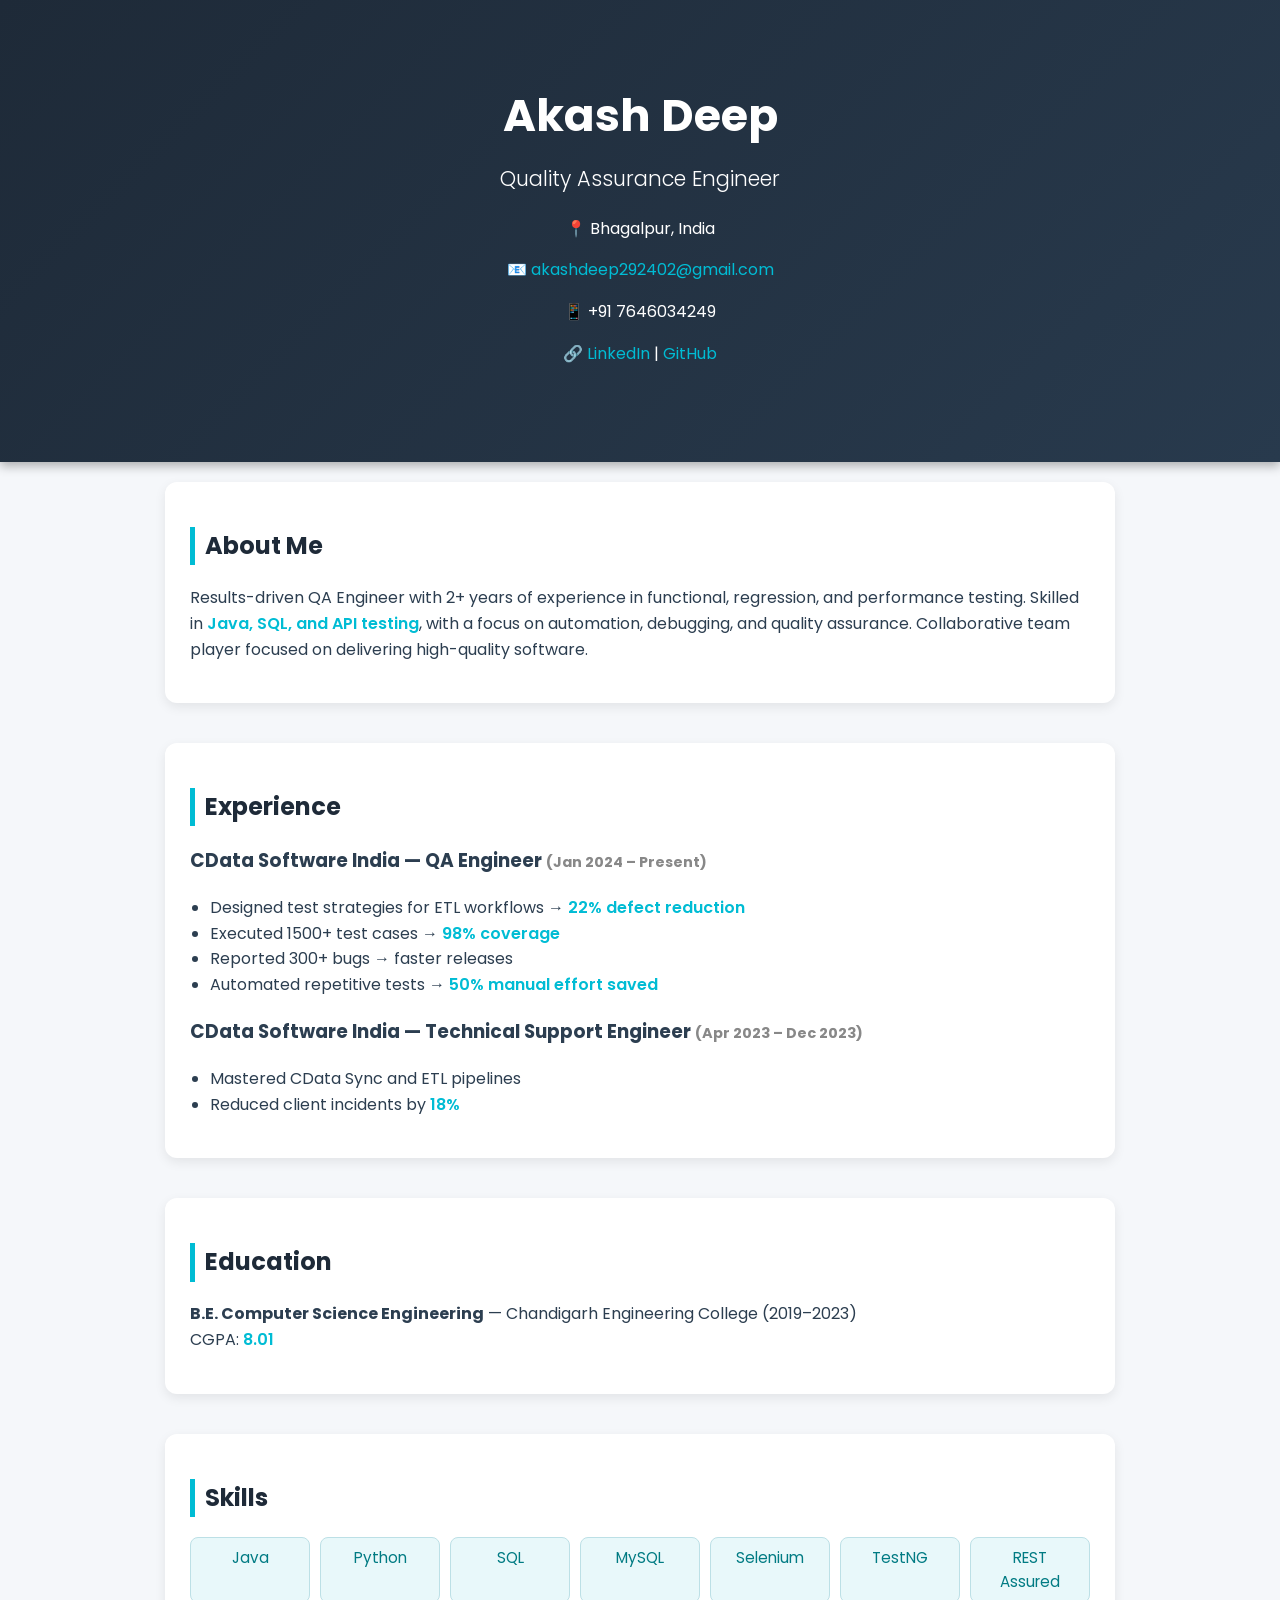
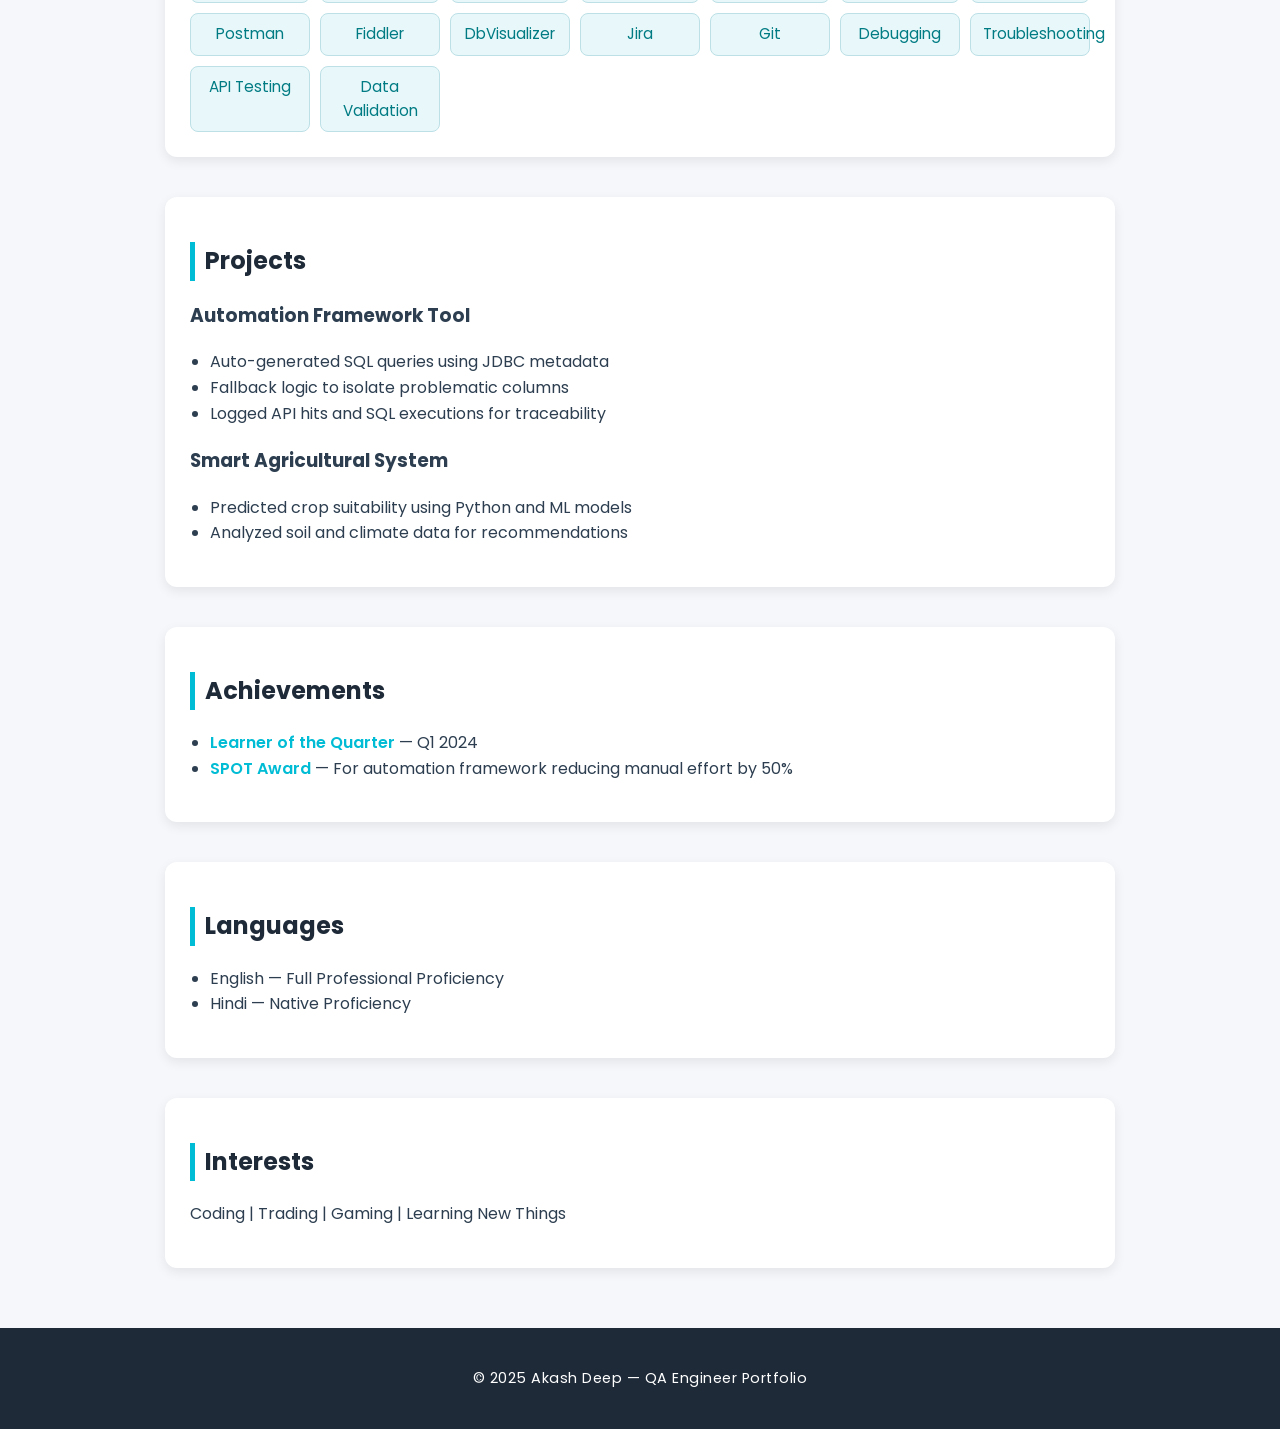
==== index.html @ 8d3fa154 "New changes" ====
<!DOCTYPE html>
<html lang="en">
<head>
  <meta charset="UTF-8" />
  <meta name="viewport" content="width=device-width, initial-scale=1.0"/>
  <title>Akash Deep — QA Engineer</title>
  <link rel="stylesheet" href="style.css" />
  <link href="https://fonts.googleapis.com/css2?family=Poppins:wght@300;400;600&display=swap" rel="stylesheet">
</head>
<body>
<header>
  <div class="container fade-in">
    <h1>Akash Deep</h1>
    <p class="role">Quality Assurance Engineer</p>
    <div class="contact">
      <p>📍 Bhagalpur, India</p>
      <p>📧 <a href="mailto:akashdeep292402@gmail.com">akashdeep292402@gmail.com</a></p>
      <p>📱 +91 7646034249</p>
      <p>🔗 <a href="https://linkedin.com/in/akash-deep-7a35981a0">LinkedIn</a> | <a href="https://github.com/AkashDeep2924">GitHub</a></p>
    </div>
  </div>
</header>

<main class="container">
  <section class="card fade-in">
    <h2>About Me</h2>
    <p>Results-driven QA Engineer with 2+ years of experience in functional, regression, and performance testing. Skilled in <span class="highlight">Java, SQL, and API testing</span>, with a focus on automation, debugging, and quality assurance. Collaborative team player focused on delivering high-quality software.</p>
  </section>

  <section class="card fade-in">
    <h2>Experience</h2>
    <h3>CData Software India — QA Engineer <span class="date">(Jan 2024 – Present)</span></h3>
    <ul>
      <li>Designed test strategies for ETL workflows → <span class="highlight">22% defect reduction</span></li>
      <li>Executed 1500+ test cases → <span class="highlight">98% coverage</span></li>
      <li>Reported 300+ bugs → faster releases</li>
      <li>Automated repetitive tests → <span class="highlight">50% manual effort saved</span></li>
    </ul>
    <h3>CData Software India — Technical Support Engineer <span class="date">(Apr 2023 – Dec 2023)</span></h3>
    <ul>
      <li>Mastered CData Sync and ETL pipelines</li>
      <li>Reduced client incidents by <span class="highlight">18%</span></li>
    </ul>
  </section>

  <section class="card fade-in">
    <h2>Education</h2>
    <p><strong>B.E. Computer Science Engineering</strong> — Chandigarh Engineering College (2019–2023)<br/>
      CGPA: <span class="highlight">8.01</span></p>
  </section>

  <section class="card fade-in">
    <h2>Skills</h2>
    <div class="skills-grid">
      <span>Java</span><span>Python</span><span>SQL</span><span>MySQL</span>
      <span>Selenium</span><span>TestNG</span><span>REST Assured</span><span>Postman</span>
      <span>Fiddler</span><span>DbVisualizer</span><span>Jira</span><span>Git</span>
      <span>Debugging</span><span>Troubleshooting</span><span>API Testing</span><span>Data Validation</span>
    </div>
  </section>

  <section class="card fade-in">
    <h2>Projects</h2>
    <h3>Automation Framework Tool</h3>
    <ul>
      <li>Auto-generated SQL queries using JDBC metadata</li>
      <li>Fallback logic to isolate problematic columns</li>
      <li>Logged API hits and SQL executions for traceability</li>
    </ul>
    <h3>Smart Agricultural System</h3>
    <ul>
      <li>Predicted crop suitability using Python and ML models</li>
      <li>Analyzed soil and climate data for recommendations</li>
    </ul>
  </section>

  <section class="card fade-in">
    <h2>Achievements</h2>
    <ul>
      <li><span class="highlight">Learner of the Quarter</span> — Q1 2024</li>
      <li><span class="highlight">SPOT Award</span> — For automation framework reducing manual effort by 50%</li>
    </ul>
  </section>

  <section class="card fade-in">
    <h2>Languages</h2>
    <ul>
      <li>English — Full Professional Proficiency</li>
      <li>Hindi — Native Proficiency</li>
    </ul>
  </section>

  <section class="card fade-in">
    <h2>Interests</h2>
    <p>Coding | Trading | Gaming | Learning New Things</p>
  </section>
</main>

<footer>
  <p>© 2025 Akash Deep — QA Engineer Portfolio</p>
</footer>
</body>
</html>
---- style.css ----
/* ===== GLOBAL ===== */
body {
  margin: 0;
  font-family: 'Poppins', sans-serif;
  background: #f5f7fa;
  color: #2c3e50;
  line-height: 1.6;
}

.container {
  max-width: 950px;
  margin: auto;
  padding: 20px;
}

/* ===== HEADER ===== */
header {
  background: linear-gradient(135deg, #1e2a38, #283a4d);
  color: #fff;
  text-align: center;
  padding: 60px 20px;
  box-shadow: 0 4px 10px rgba(0,0,0,0.3);
}

header h1 {
  font-size: 2.8rem;
  margin: 0;
}

header .role {
  font-weight: 300;
  font-size: 1.3rem;
  margin-top: 10px;
}

.contact {
  margin-top: 20px;
  font-size: 1rem;
}

.contact a {
  color: #00bcd4;
  text-decoration: none;
  transition: 0.3s;
}

.contact a:hover {
  color: #66e0ff;
}

/* ===== SECTION STYLING ===== */
section {
  margin-bottom: 40px;
}

.card {
  background: #fff;
  padding: 25px;
  border-radius: 12px;
  box-shadow: 0 4px 12px rgba(0,0,0,0.08);
  transition: transform 0.2s ease, box-shadow 0.2s ease;
}

.card:hover {
  transform: translateY(-4px);
  box-shadow: 0 6px 18px rgba(0,0,0,0.12);
}

h2 {
  border-left: 5px solid #00bcd4;
  padding-left: 10px;
  color: #1e2a38;
}

h3 {
  color: #2c3e50;
  margin-top: 20px;
}

.date {
  color: #888;
  font-size: 0.9rem;
}

ul {
  padding-left: 20px;
}

.highlight {
  color: #00bcd4;
  font-weight: 600;
}

/* ===== SKILLS GRID ===== */
.skills-grid {
  display: grid;
  grid-template-columns: repeat(auto-fit, minmax(120px, 1fr));
  gap: 10px;
  margin-top: 10px;
}

.skills-grid span {
  background: #e8f8fa;
  border: 1px solid #bce0e6;
  color: #007b83;
  padding: 8px 12px;
  border-radius: 8px;
  text-align: center;
  font-size: 0.95rem;
  transition: background 0.3s ease;
}

.skills-grid span:hover {
  background: #00bcd4;
  color: #fff;
}

/* ===== FOOTER ===== */
footer {
  background: #1e2a38;
  color: white;
  text-align: center;
  padding: 25px;
  font-size: 0.9rem;
  letter-spacing: 0.5px;
}

/* ===== ANIMATIONS ===== */
.fade-in {
  opacity: 0;
  transform: translateY(15px);
  animation: fadeInUp 0.6s forwards;
}

@keyframes fadeInUp {
  to {
    opacity: 1;
    transform: translateY(0);
  }
}

/* ===== RESPONSIVE ===== */
@media (max-width: 768px) {
  header h1 {
    font-size: 2.2rem;
  }
  .skills-grid {
    grid-template-columns: repeat(auto-fit, minmax(100px, 1fr));
  }
  .card {
    padding: 18px;
  }
}
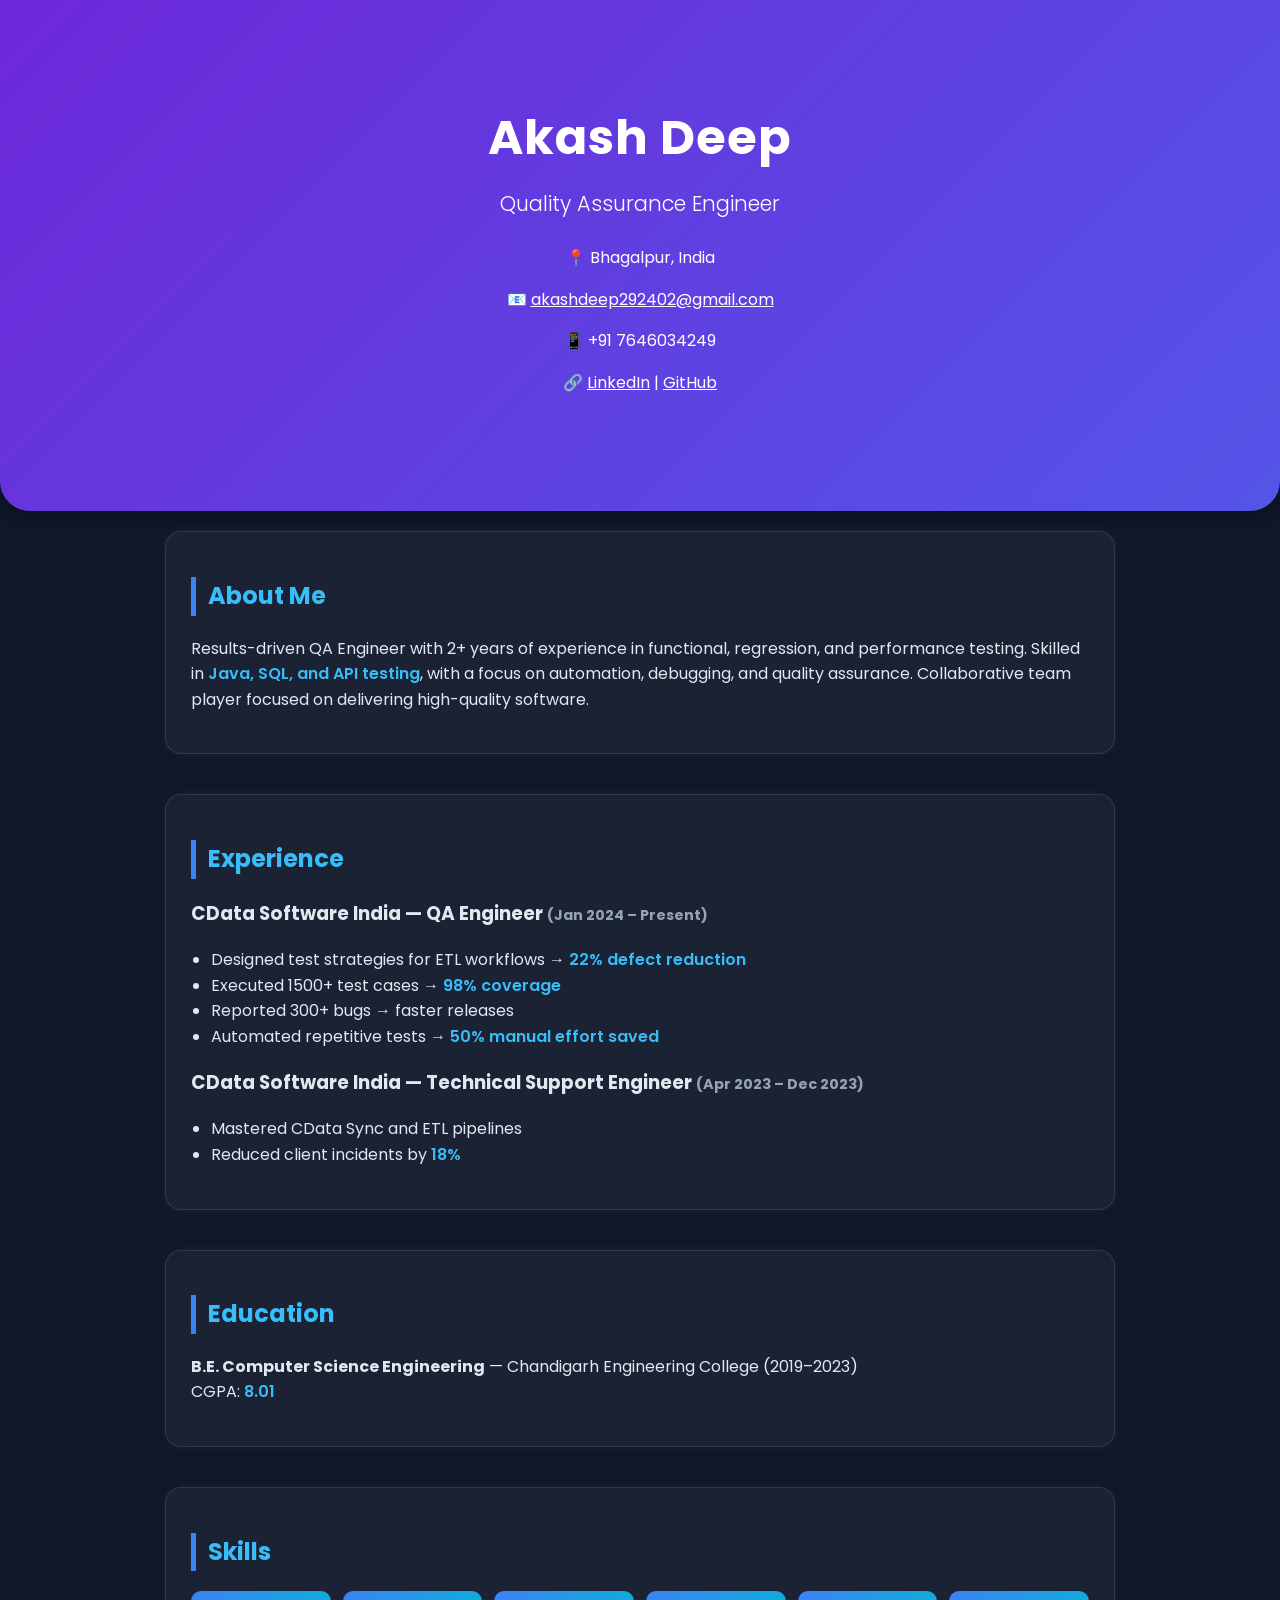
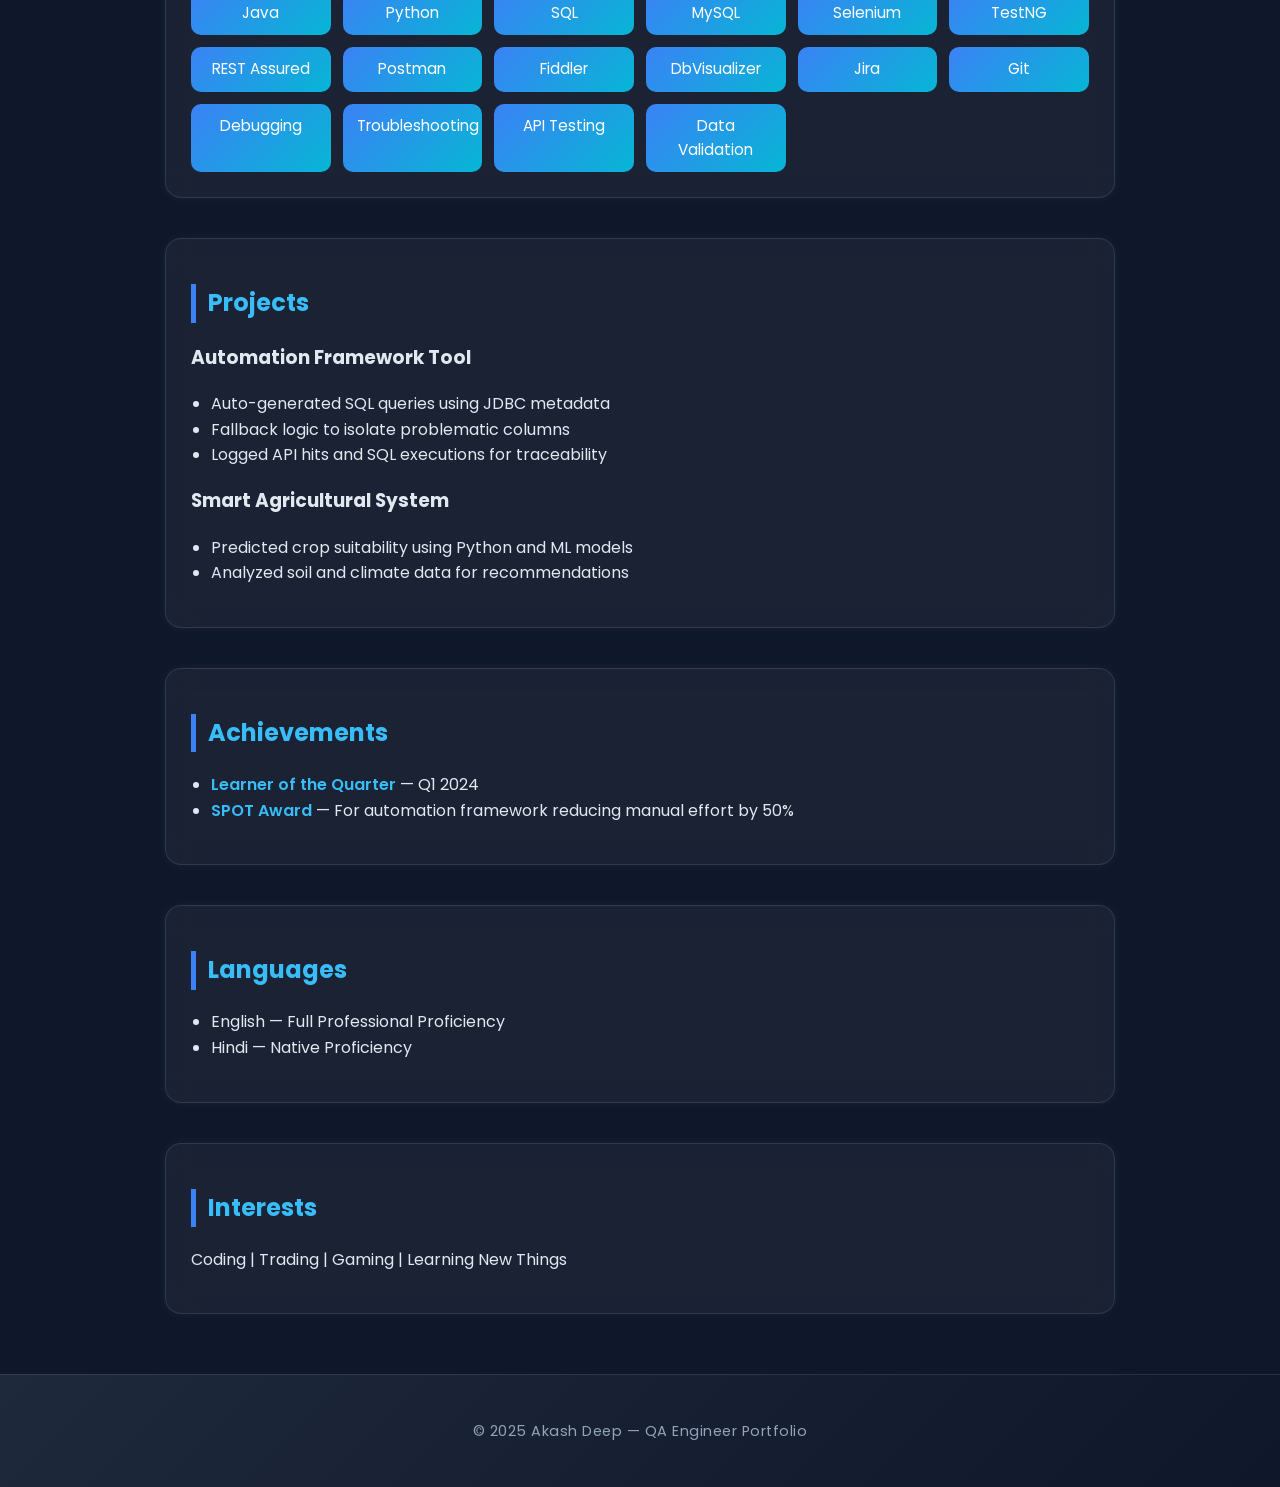
==== commit 527f5589: "New changes" ====
--- a/index.html
+++ b/index.html
@@ -8,15 +8,19 @@
   <link href="https://fonts.googleapis.com/css2?family=Poppins:wght@300;400;600&display=swap" rel="stylesheet">
 </head>
 <body>
-<header>
-  <div class="container fade-in">
+<header class="hero fade-in">
+  <div class="overlay"></div>
+  <div class="container">
     <h1>Akash Deep</h1>
     <p class="role">Quality Assurance Engineer</p>
     <div class="contact">
       <p>📍 Bhagalpur, India</p>
       <p>📧 <a href="mailto:akashdeep292402@gmail.com">akashdeep292402@gmail.com</a></p>
       <p>📱 +91 7646034249</p>
-      <p>🔗 <a href="https://linkedin.com/in/akash-deep-7a35981a0">LinkedIn</a> | <a href="https://github.com/AkashDeep2924">GitHub</a></p>
+      <p>🔗
+        <a href="https://linkedin.com/in/akash-deep-7a35981a0">LinkedIn</a> |
+        <a href="https://github.com/AkashDeep2924">GitHub</a>
+      </p>
     </div>
   </div>
 </header>
@@ -24,7 +28,11 @@
 <main class="container">
   <section class="card fade-in">
     <h2>About Me</h2>
-    <p>Results-driven QA Engineer with 2+ years of experience in functional, regression, and performance testing. Skilled in <span class="highlight">Java, SQL, and API testing</span>, with a focus on automation, debugging, and quality assurance. Collaborative team player focused on delivering high-quality software.</p>
+    <p>
+      Results-driven QA Engineer with 2+ years of experience in functional, regression, and performance testing.
+      Skilled in <span class="highlight">Java, SQL, and API testing</span>, with a focus on automation, debugging, and quality assurance.
+      Collaborative team player focused on delivering high-quality software.
+    </p>
   </section>
 
   <section class="card fade-in">
@@ -36,6 +44,7 @@
       <li>Reported 300+ bugs → faster releases</li>
       <li>Automated repetitive tests → <span class="highlight">50% manual effort saved</span></li>
     </ul>
+
     <h3>CData Software India — Technical Support Engineer <span class="date">(Apr 2023 – Dec 2023)</span></h3>
     <ul>
       <li>Mastered CData Sync and ETL pipelines</li>
@@ -67,6 +76,7 @@
       <li>Fallback logic to isolate problematic columns</li>
       <li>Logged API hits and SQL executions for traceability</li>
     </ul>
+
     <h3>Smart Agricultural System</h3>
     <ul>
       <li>Predicted crop suitability using Python and ML models</li>
@@ -100,4 +110,4 @@
   <p>© 2025 Akash Deep — QA Engineer Portfolio</p>
 </footer>
 </body>
-</html>+</html>
--- a/style.css
+++ b/style.css
@@ -2,8 +2,8 @@
 body {
   margin: 0;
   font-family: 'Poppins', sans-serif;
-  background: #f5f7fa;
-  color: #2c3e50;
+  background: #0f172a;
+  color: #e2e8f0;
   line-height: 1.6;
 }
 
@@ -13,72 +13,85 @@
   padding: 20px;
 }
 
-/* ===== HEADER ===== */
-header {
-  background: linear-gradient(135deg, #1e2a38, #283a4d);
+/* ===== HERO HEADER ===== */
+.hero {
+  position: relative;
+  background: linear-gradient(135deg, #6d28d9, #3b82f6, #06b6d4);
+  background-size: 400% 400%;
   color: #fff;
   text-align: center;
-  padding: 60px 20px;
-  box-shadow: 0 4px 10px rgba(0,0,0,0.3);
+  padding: 80px 20px;
+  animation: gradientMove 8s ease infinite;
+  box-shadow: 0 4px 15px rgba(0,0,0,0.3);
+  border-bottom-left-radius: 30px;
+  border-bottom-right-radius: 30px;
 }
 
-header h1 {
-  font-size: 2.8rem;
-  margin: 0;
+@keyframes gradientMove {
+  0% { background-position: 0% 50%; }
+  50% { background-position: 100% 50%; }
+  100% { background-position: 0% 50%; }
 }
 
-header .role {
+.hero h1 {
+  font-size: 3rem;
+  margin: 0;
+  font-weight: 700;
+  letter-spacing: 1px;
+}
+
+.hero .role {
   font-weight: 300;
   font-size: 1.3rem;
   margin-top: 10px;
 }
 
 .contact {
-  margin-top: 20px;
+  margin-top: 25px;
   font-size: 1rem;
 }
 
 .contact a {
-  color: #00bcd4;
-  text-decoration: none;
+  color: #fff;
+  text-decoration: underline;
   transition: 0.3s;
 }
 
 .contact a:hover {
-  color: #66e0ff;
+  color: #cbd5e1;
 }
 
-/* ===== SECTION STYLING ===== */
-section {
+/* ===== CARDS ===== */
+.card {
+  background: rgba(255, 255, 255, 0.05);
+  padding: 25px;
+  border-radius: 16px;
+  box-shadow: 0 0 12px rgba(255,255,255,0.05);
+  border: 1px solid rgba(255,255,255,0.1);
+  backdrop-filter: blur(12px);
+  transition: transform 0.25s ease, box-shadow 0.25s ease, border-color 0.25s;
   margin-bottom: 40px;
 }
 
-.card {
-  background: #fff;
-  padding: 25px;
-  border-radius: 12px;
-  box-shadow: 0 4px 12px rgba(0,0,0,0.08);
-  transition: transform 0.2s ease, box-shadow 0.2s ease;
-}
-
 .card:hover {
-  transform: translateY(-4px);
-  box-shadow: 0 6px 18px rgba(0,0,0,0.12);
+  transform: translateY(-5px);
+  border-color: #3b82f6;
+  box-shadow: 0 0 18px rgba(59,130,246,0.3);
 }
 
 h2 {
-  border-left: 5px solid #00bcd4;
-  padding-left: 10px;
-  color: #1e2a38;
+  border-left: 5px solid #3b82f6;
+  padding-left: 12px;
+  color: #38bdf8;
 }
 
 h3 {
-  color: #2c3e50;
-  margin-top: 20px;
+  color: #e2e8f0;
+  margin-top: 18px;
 }
 
 .date {
-  color: #888;
+  color: #94a3b8;
   font-size: 0.9rem;
 }
 
@@ -86,50 +99,51 @@
   padding-left: 20px;
 }
 
-.highlight {
-  color: #00bcd4;
-  font-weight: 600;
-}
-
 /* ===== SKILLS GRID ===== */
 .skills-grid {
   display: grid;
   grid-template-columns: repeat(auto-fit, minmax(120px, 1fr));
-  gap: 10px;
-  margin-top: 10px;
+  gap: 12px;
+  margin-top: 12px;
 }
 
 .skills-grid span {
-  background: #e8f8fa;
-  border: 1px solid #bce0e6;
-  color: #007b83;
-  padding: 8px 12px;
-  border-radius: 8px;
+  background: linear-gradient(135deg, #3b82f6, #06b6d4);
+  color: white;
+  padding: 10px 14px;
+  border-radius: 10px;
+  font-size: 0.95rem;
   text-align: center;
-  font-size: 0.95rem;
-  transition: background 0.3s ease;
+  transition: transform 0.2s ease, box-shadow 0.3s ease;
 }
 
 .skills-grid span:hover {
-  background: #00bcd4;
-  color: #fff;
+  transform: scale(1.05);
+  box-shadow: 0 0 15px rgba(59,130,246,0.6);
 }
 
 /* ===== FOOTER ===== */
 footer {
-  background: #1e2a38;
-  color: white;
+  background: linear-gradient(135deg, #1e293b, #0f172a);
+  color: #94a3b8;
   text-align: center;
-  padding: 25px;
+  padding: 30px;
   font-size: 0.9rem;
   letter-spacing: 0.5px;
+  border-top: 1px solid rgba(255,255,255,0.1);
 }
 
-/* ===== ANIMATIONS ===== */
+/* ===== HIGHLIGHT ===== */
+.highlight {
+  color: #38bdf8;
+  font-weight: 600;
+}
+
+/* ===== ANIMATION ===== */
 .fade-in {
   opacity: 0;
-  transform: translateY(15px);
-  animation: fadeInUp 0.6s forwards;
+  transform: translateY(20px);
+  animation: fadeInUp 0.8s ease forwards;
 }
 
 @keyframes fadeInUp {
@@ -141,13 +155,7 @@
 
 /* ===== RESPONSIVE ===== */
 @media (max-width: 768px) {
-  header h1 {
-    font-size: 2.2rem;
-  }
-  .skills-grid {
-    grid-template-columns: repeat(auto-fit, minmax(100px, 1fr));
-  }
-  .card {
-    padding: 18px;
-  }
+  .hero h1 { font-size: 2.4rem; }
+  .card { padding: 18px; }
+  .skills-grid { grid-template-columns: repeat(auto-fit, minmax(100px, 1fr)); }
 }
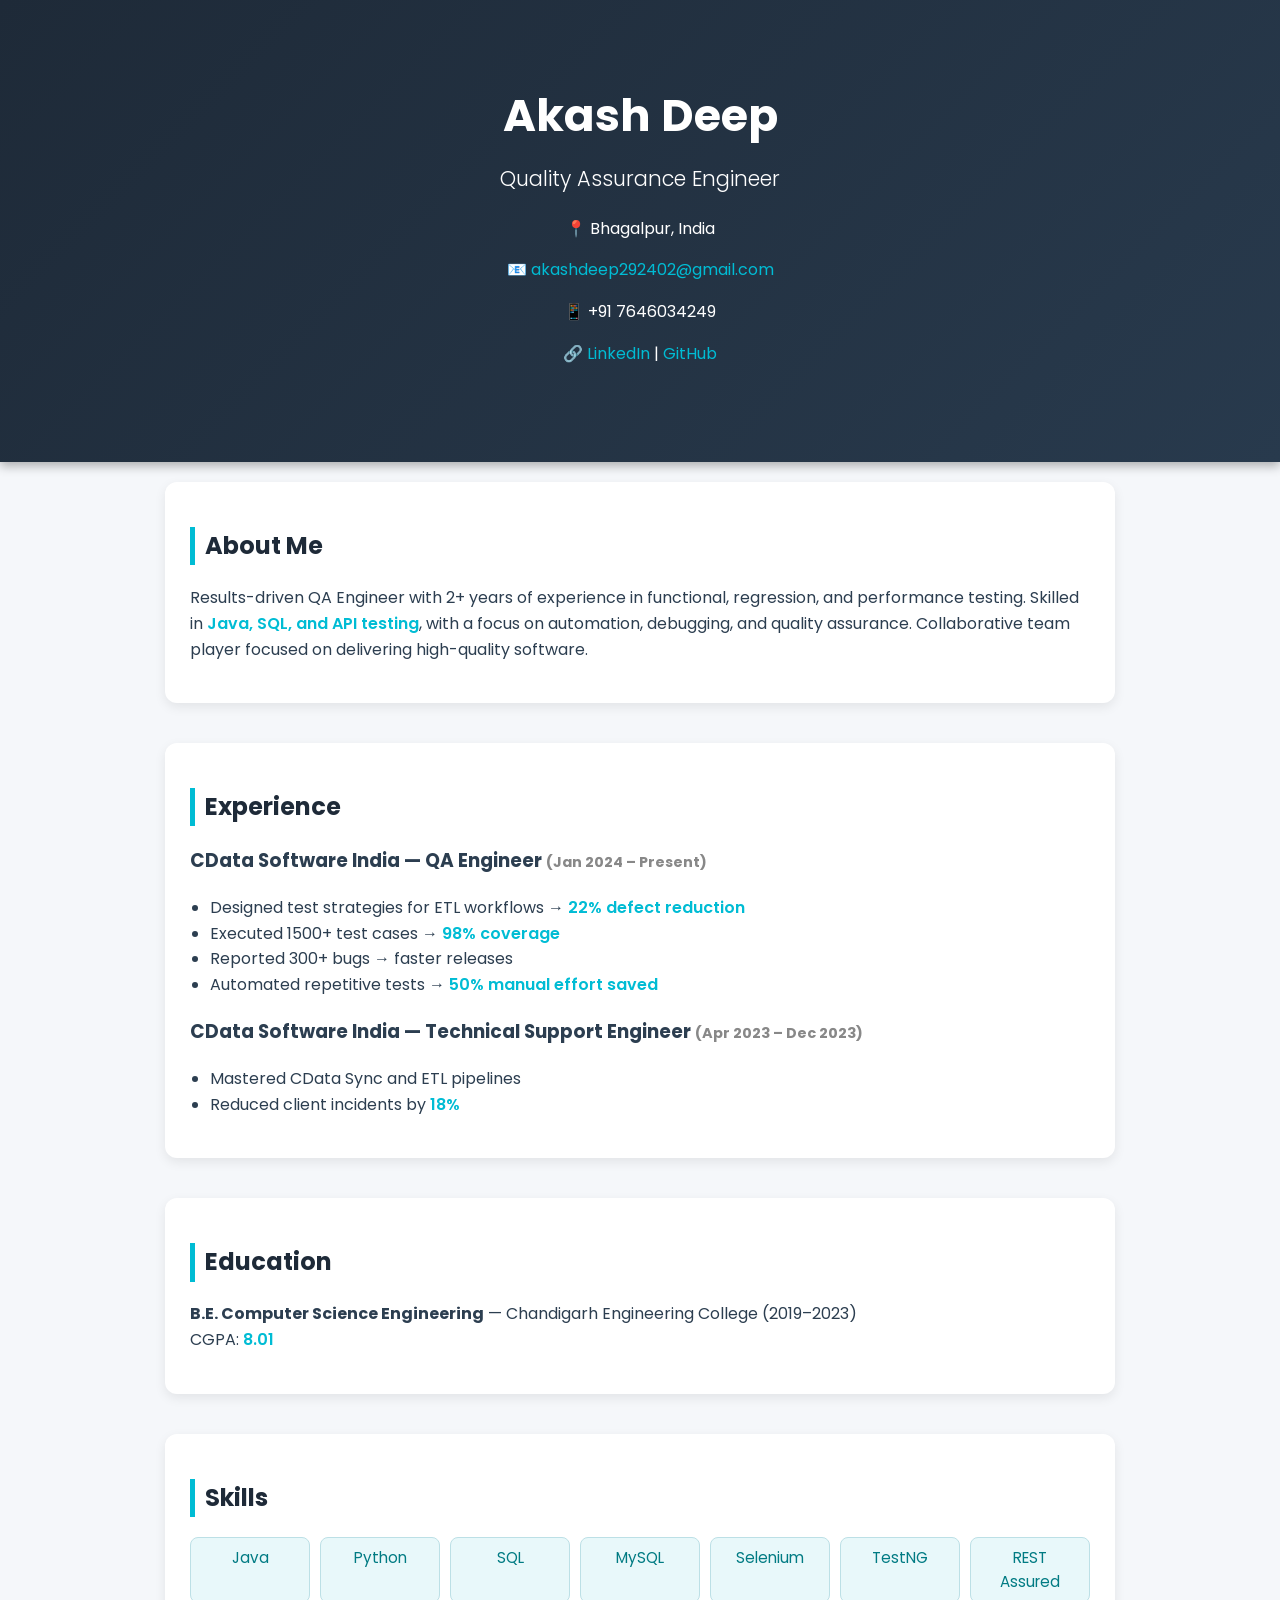
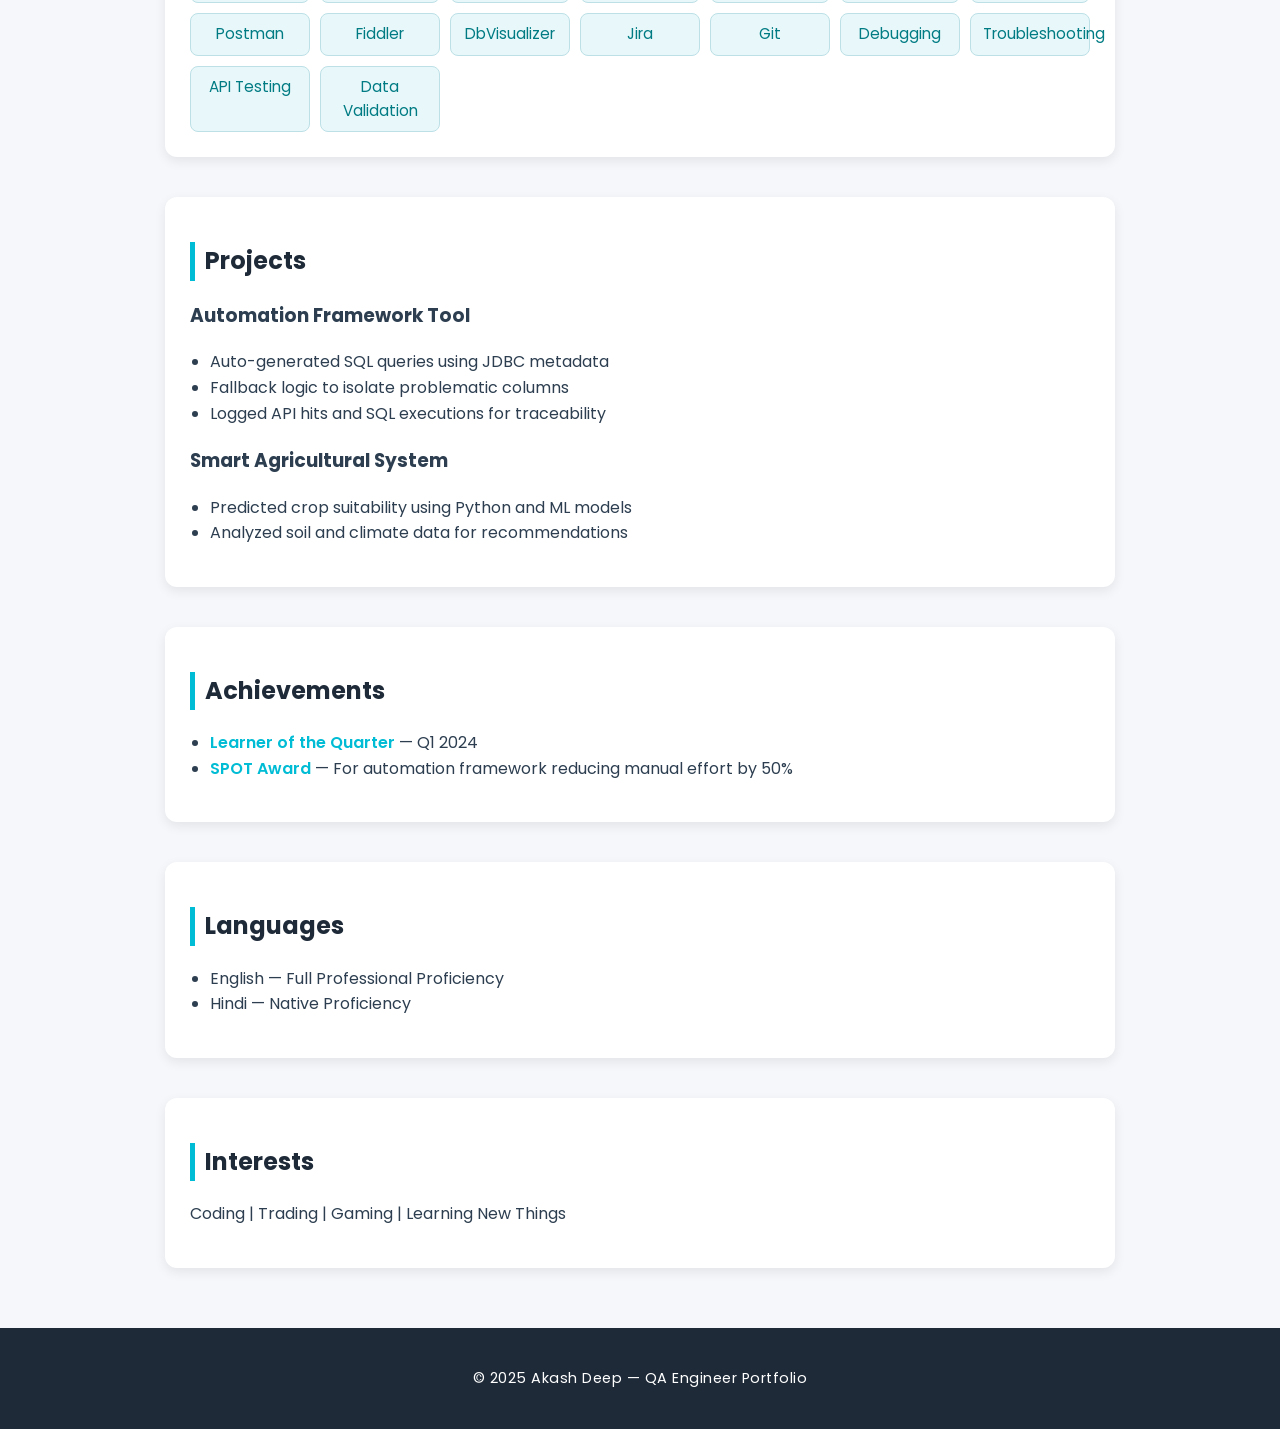
==== commit fd8b0475: "Revert" ====
--- a/index.html
+++ b/index.html
@@ -8,19 +8,15 @@
   <link href="https://fonts.googleapis.com/css2?family=Poppins:wght@300;400;600&display=swap" rel="stylesheet">
 </head>
 <body>
-<header class="hero fade-in">
-  <div class="overlay"></div>
-  <div class="container">
+<header>
+  <div class="container fade-in">
     <h1>Akash Deep</h1>
     <p class="role">Quality Assurance Engineer</p>
     <div class="contact">
       <p>📍 Bhagalpur, India</p>
       <p>📧 <a href="mailto:akashdeep292402@gmail.com">akashdeep292402@gmail.com</a></p>
       <p>📱 +91 7646034249</p>
-      <p>🔗
-        <a href="https://linkedin.com/in/akash-deep-7a35981a0">LinkedIn</a> |
-        <a href="https://github.com/AkashDeep2924">GitHub</a>
-      </p>
+      <p>🔗 <a href="https://linkedin.com/in/akash-deep-7a35981a0">LinkedIn</a> | <a href="https://github.com/AkashDeep2924">GitHub</a></p>
     </div>
   </div>
 </header>
@@ -28,11 +24,7 @@
 <main class="container">
   <section class="card fade-in">
     <h2>About Me</h2>
-    <p>
-      Results-driven QA Engineer with 2+ years of experience in functional, regression, and performance testing.
-      Skilled in <span class="highlight">Java, SQL, and API testing</span>, with a focus on automation, debugging, and quality assurance.
-      Collaborative team player focused on delivering high-quality software.
-    </p>
+    <p>Results-driven QA Engineer with 2+ years of experience in functional, regression, and performance testing. Skilled in <span class="highlight">Java, SQL, and API testing</span>, with a focus on automation, debugging, and quality assurance. Collaborative team player focused on delivering high-quality software.</p>
   </section>
 
   <section class="card fade-in">
@@ -44,7 +36,6 @@
       <li>Reported 300+ bugs → faster releases</li>
       <li>Automated repetitive tests → <span class="highlight">50% manual effort saved</span></li>
     </ul>
-
     <h3>CData Software India — Technical Support Engineer <span class="date">(Apr 2023 – Dec 2023)</span></h3>
     <ul>
       <li>Mastered CData Sync and ETL pipelines</li>
@@ -76,7 +67,6 @@
       <li>Fallback logic to isolate problematic columns</li>
       <li>Logged API hits and SQL executions for traceability</li>
     </ul>
-
     <h3>Smart Agricultural System</h3>
     <ul>
       <li>Predicted crop suitability using Python and ML models</li>
@@ -110,4 +100,4 @@
   <p>© 2025 Akash Deep — QA Engineer Portfolio</p>
 </footer>
 </body>
-</html>
+</html>
--- a/style.css
+++ b/style.css
@@ -2,8 +2,8 @@
 body {
   margin: 0;
   font-family: 'Poppins', sans-serif;
-  background: #0f172a;
-  color: #e2e8f0;
+  background: #f5f7fa;
+  color: #2c3e50;
   line-height: 1.6;
 }
 
@@ -13,85 +13,72 @@
   padding: 20px;
 }
 
-/* ===== HERO HEADER ===== */
-.hero {
-  position: relative;
-  background: linear-gradient(135deg, #6d28d9, #3b82f6, #06b6d4);
-  background-size: 400% 400%;
+/* ===== HEADER ===== */
+header {
+  background: linear-gradient(135deg, #1e2a38, #283a4d);
   color: #fff;
   text-align: center;
-  padding: 80px 20px;
-  animation: gradientMove 8s ease infinite;
-  box-shadow: 0 4px 15px rgba(0,0,0,0.3);
-  border-bottom-left-radius: 30px;
-  border-bottom-right-radius: 30px;
+  padding: 60px 20px;
+  box-shadow: 0 4px 10px rgba(0,0,0,0.3);
 }
 
-@keyframes gradientMove {
-  0% { background-position: 0% 50%; }
-  50% { background-position: 100% 50%; }
-  100% { background-position: 0% 50%; }
+header h1 {
+  font-size: 2.8rem;
+  margin: 0;
 }
 
-.hero h1 {
-  font-size: 3rem;
-  margin: 0;
-  font-weight: 700;
-  letter-spacing: 1px;
-}
-
-.hero .role {
+header .role {
   font-weight: 300;
   font-size: 1.3rem;
   margin-top: 10px;
 }
 
 .contact {
-  margin-top: 25px;
+  margin-top: 20px;
   font-size: 1rem;
 }
 
 .contact a {
-  color: #fff;
-  text-decoration: underline;
+  color: #00bcd4;
+  text-decoration: none;
   transition: 0.3s;
 }
 
 .contact a:hover {
-  color: #cbd5e1;
+  color: #66e0ff;
 }
 
-/* ===== CARDS ===== */
-.card {
-  background: rgba(255, 255, 255, 0.05);
-  padding: 25px;
-  border-radius: 16px;
-  box-shadow: 0 0 12px rgba(255,255,255,0.05);
-  border: 1px solid rgba(255,255,255,0.1);
-  backdrop-filter: blur(12px);
-  transition: transform 0.25s ease, box-shadow 0.25s ease, border-color 0.25s;
+/* ===== SECTION STYLING ===== */
+section {
   margin-bottom: 40px;
 }
 
+.card {
+  background: #fff;
+  padding: 25px;
+  border-radius: 12px;
+  box-shadow: 0 4px 12px rgba(0,0,0,0.08);
+  transition: transform 0.2s ease, box-shadow 0.2s ease;
+}
+
 .card:hover {
-  transform: translateY(-5px);
-  border-color: #3b82f6;
-  box-shadow: 0 0 18px rgba(59,130,246,0.3);
+  transform: translateY(-4px);
+  box-shadow: 0 6px 18px rgba(0,0,0,0.12);
 }
 
 h2 {
-  border-left: 5px solid #3b82f6;
-  padding-left: 12px;
-  color: #38bdf8;
+  border-left: 5px solid #00bcd4;
+  padding-left: 10px;
+  color: #1e2a38;
 }
 
 h3 {
-  color: #e2e8f0;
-  margin-top: 18px;
+  color: #2c3e50;
+  margin-top: 20px;
 }
 
 .date {
-  color: #94a3b8;
+  color: #888;
   font-size: 0.9rem;
 }
 
@@ -99,51 +86,50 @@
   padding-left: 20px;
 }
 
+.highlight {
+  color: #00bcd4;
+  font-weight: 600;
+}
+
 /* ===== SKILLS GRID ===== */
 .skills-grid {
   display: grid;
   grid-template-columns: repeat(auto-fit, minmax(120px, 1fr));
-  gap: 12px;
-  margin-top: 12px;
+  gap: 10px;
+  margin-top: 10px;
 }
 
 .skills-grid span {
-  background: linear-gradient(135deg, #3b82f6, #06b6d4);
-  color: white;
-  padding: 10px 14px;
-  border-radius: 10px;
+  background: #e8f8fa;
+  border: 1px solid #bce0e6;
+  color: #007b83;
+  padding: 8px 12px;
+  border-radius: 8px;
+  text-align: center;
   font-size: 0.95rem;
-  text-align: center;
-  transition: transform 0.2s ease, box-shadow 0.3s ease;
+  transition: background 0.3s ease;
 }
 
 .skills-grid span:hover {
-  transform: scale(1.05);
-  box-shadow: 0 0 15px rgba(59,130,246,0.6);
+  background: #00bcd4;
+  color: #fff;
 }
 
 /* ===== FOOTER ===== */
 footer {
-  background: linear-gradient(135deg, #1e293b, #0f172a);
-  color: #94a3b8;
+  background: #1e2a38;
+  color: white;
   text-align: center;
-  padding: 30px;
+  padding: 25px;
   font-size: 0.9rem;
   letter-spacing: 0.5px;
-  border-top: 1px solid rgba(255,255,255,0.1);
 }
 
-/* ===== HIGHLIGHT ===== */
-.highlight {
-  color: #38bdf8;
-  font-weight: 600;
-}
-
-/* ===== ANIMATION ===== */
+/* ===== ANIMATIONS ===== */
 .fade-in {
   opacity: 0;
-  transform: translateY(20px);
-  animation: fadeInUp 0.8s ease forwards;
+  transform: translateY(15px);
+  animation: fadeInUp 0.6s forwards;
 }
 
 @keyframes fadeInUp {
@@ -155,7 +141,13 @@
 
 /* ===== RESPONSIVE ===== */
 @media (max-width: 768px) {
-  .hero h1 { font-size: 2.4rem; }
-  .card { padding: 18px; }
-  .skills-grid { grid-template-columns: repeat(auto-fit, minmax(100px, 1fr)); }
+  header h1 {
+    font-size: 2.2rem;
+  }
+  .skills-grid {
+    grid-template-columns: repeat(auto-fit, minmax(100px, 1fr));
+  }
+  .card {
+    padding: 18px;
+  }
 }
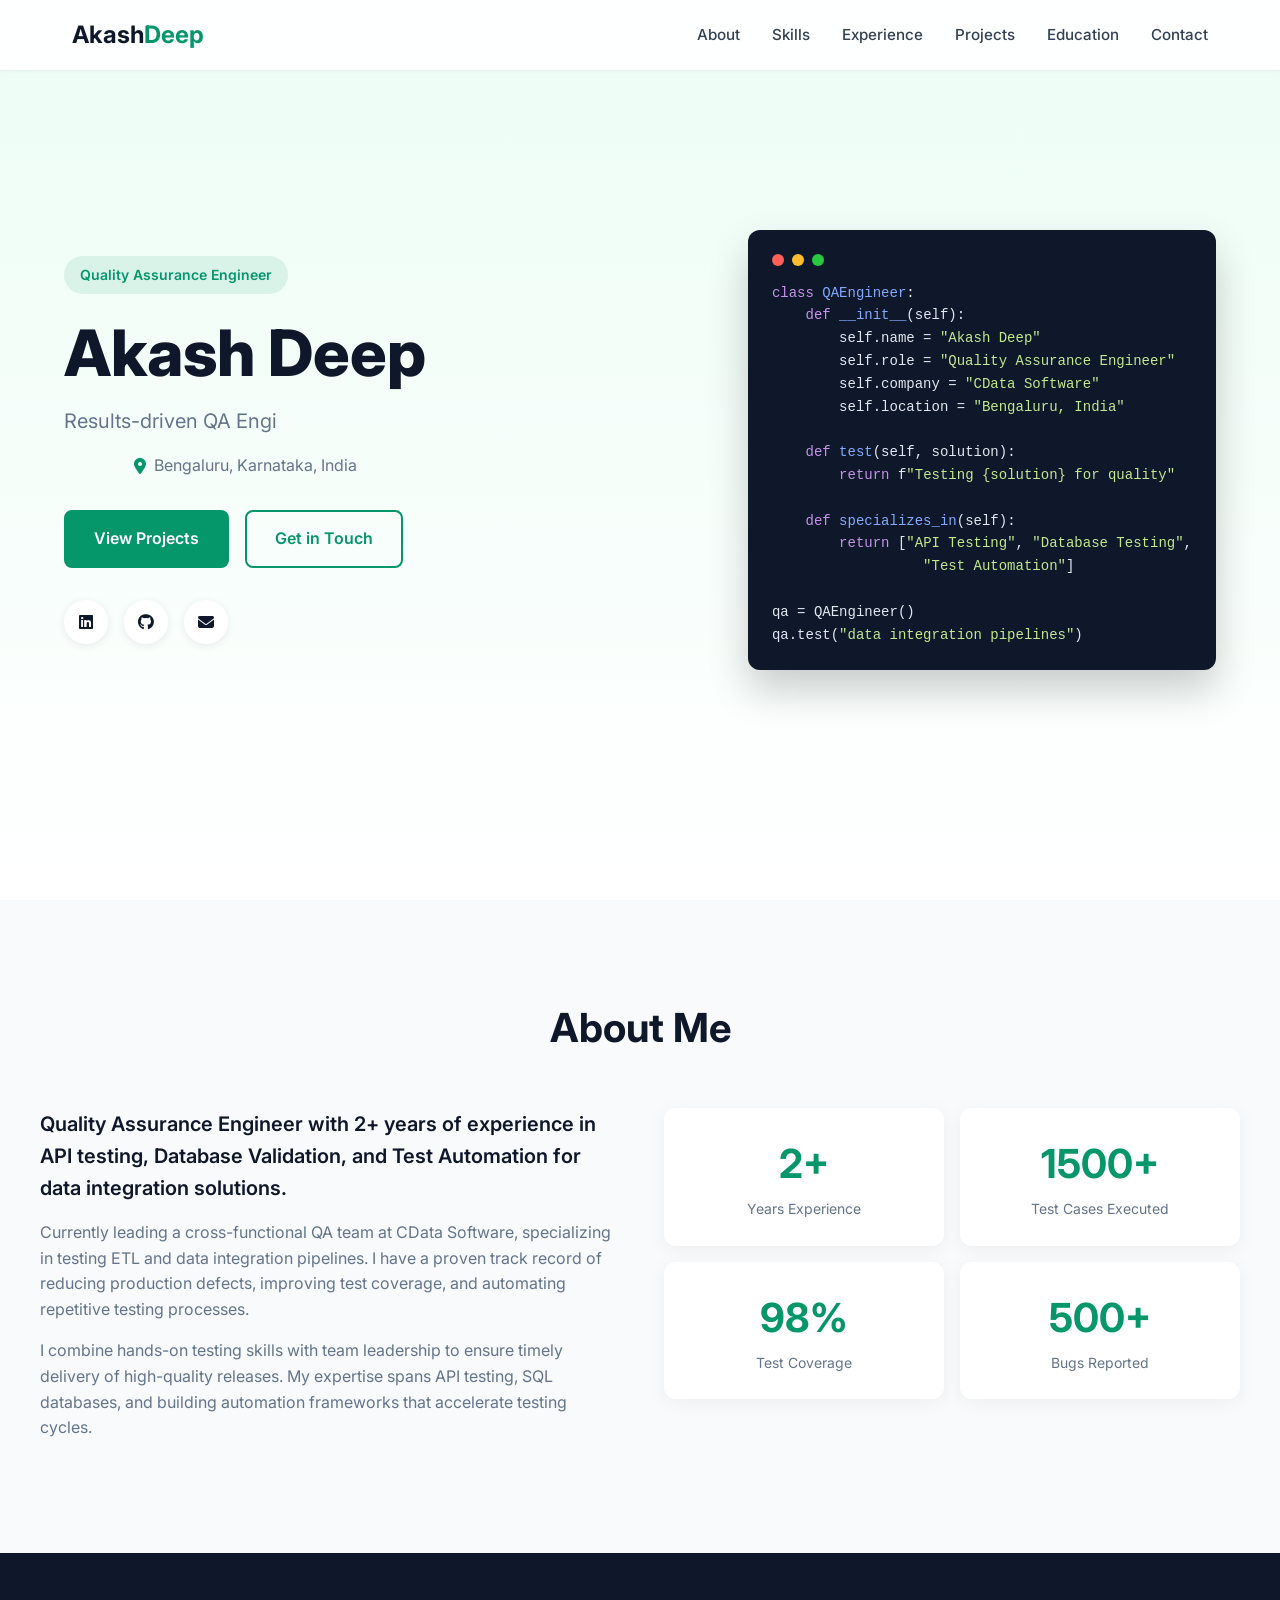
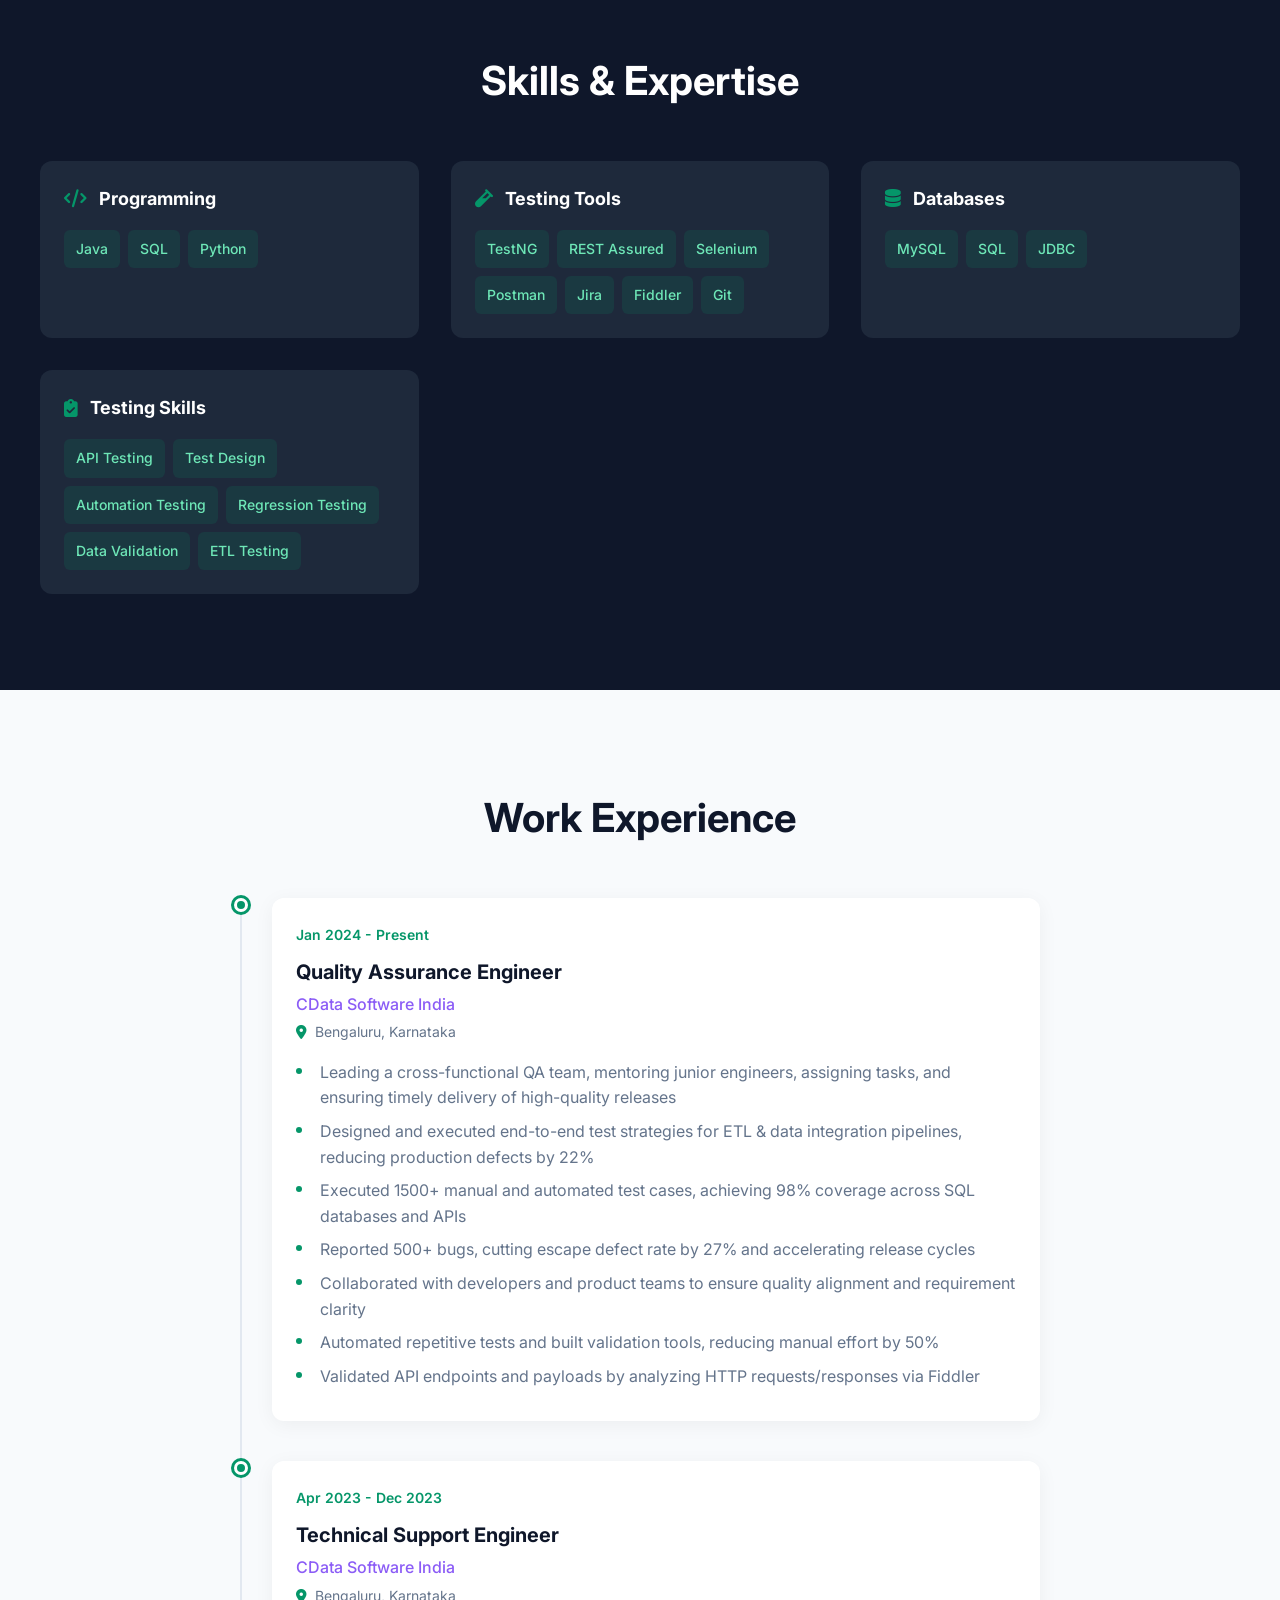
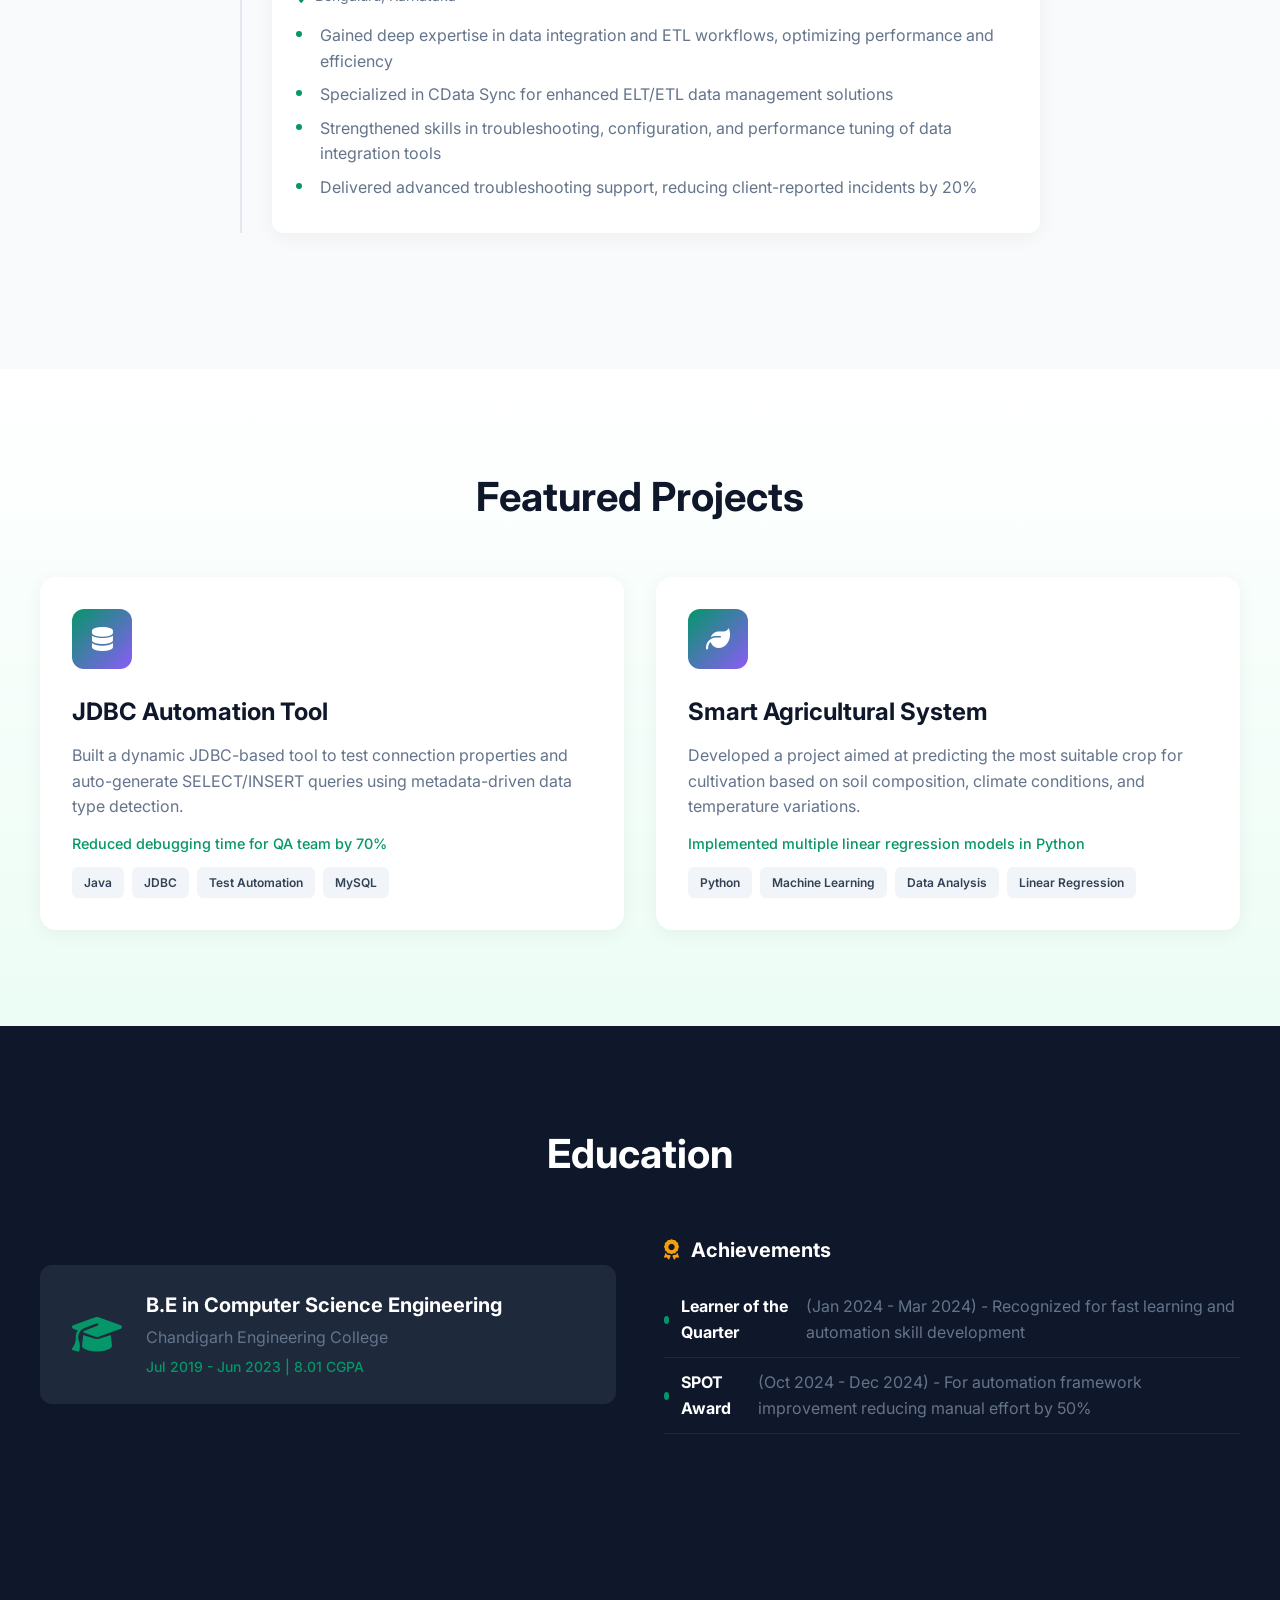
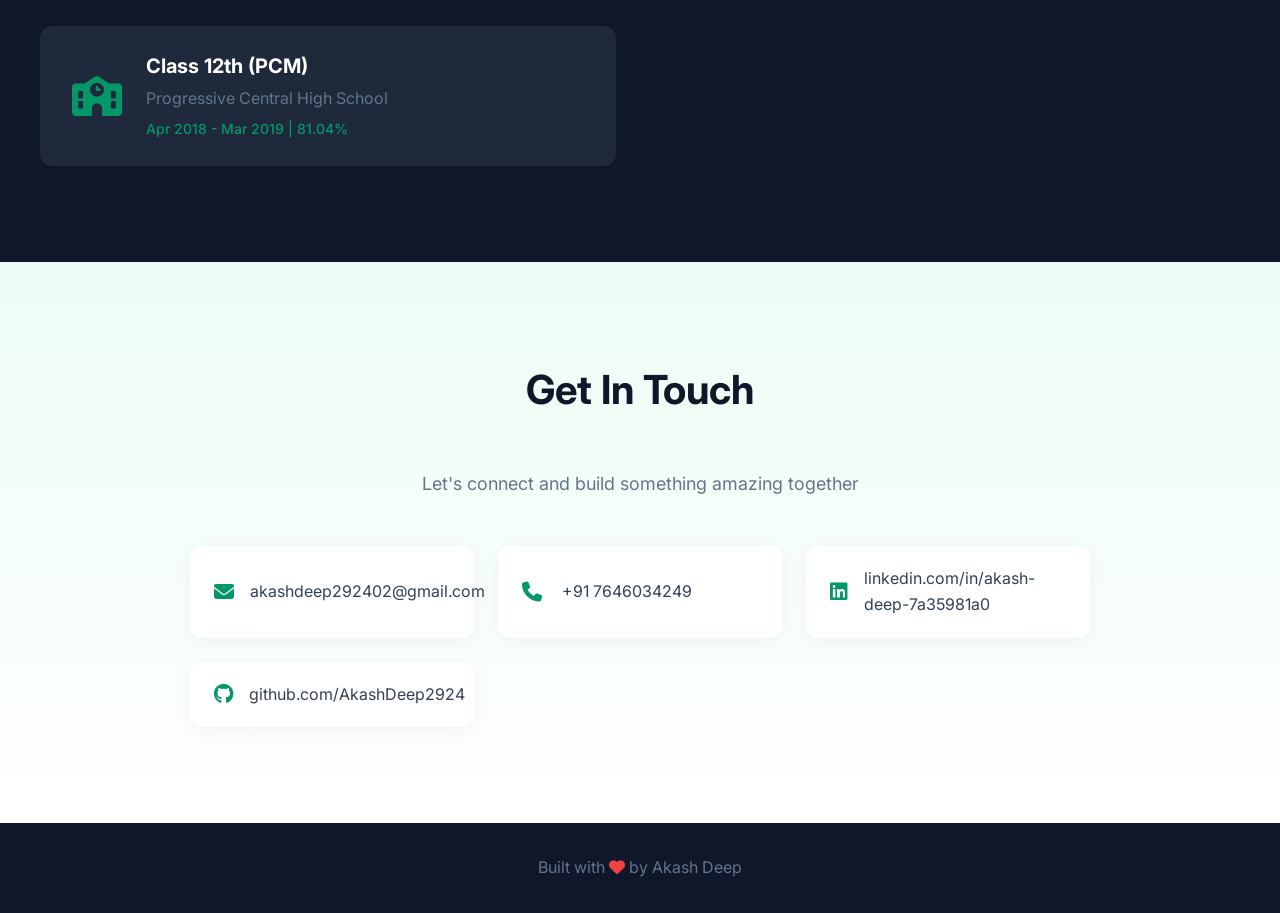
==== commit 51266802: "Initial portfolio - QA Engineer profile" ====
--- a/index.html
+++ b/index.html
@@ -1,103 +1,315 @@
-<!DOCTYPE html>
-<html lang="en">
-<head>
-  <meta charset="UTF-8" />
-  <meta name="viewport" content="width=device-width, initial-scale=1.0"/>
-  <title>Akash Deep — QA Engineer</title>
-  <link rel="stylesheet" href="style.css" />
-  <link href="https://fonts.googleapis.com/css2?family=Poppins:wght@300;400;600&display=swap" rel="stylesheet">
-</head>
-<body>
-<header>
-  <div class="container fade-in">
-    <h1>Akash Deep</h1>
-    <p class="role">Quality Assurance Engineer</p>
-    <div class="contact">
-      <p>📍 Bhagalpur, India</p>
-      <p>📧 <a href="mailto:akashdeep292402@gmail.com">akashdeep292402@gmail.com</a></p>
-      <p>📱 +91 7646034249</p>
-      <p>🔗 <a href="https://linkedin.com/in/akash-deep-7a35981a0">LinkedIn</a> | <a href="https://github.com/AkashDeep2924">GitHub</a></p>
-    </div>
-  </div>
-</header>
-
-<main class="container">
-  <section class="card fade-in">
-    <h2>About Me</h2>
-    <p>Results-driven QA Engineer with 2+ years of experience in functional, regression, and performance testing. Skilled in <span class="highlight">Java, SQL, and API testing</span>, with a focus on automation, debugging, and quality assurance. Collaborative team player focused on delivering high-quality software.</p>
-  </section>
-
-  <section class="card fade-in">
-    <h2>Experience</h2>
-    <h3>CData Software India — QA Engineer <span class="date">(Jan 2024 – Present)</span></h3>
-    <ul>
-      <li>Designed test strategies for ETL workflows → <span class="highlight">22% defect reduction</span></li>
-      <li>Executed 1500+ test cases → <span class="highlight">98% coverage</span></li>
-      <li>Reported 300+ bugs → faster releases</li>
-      <li>Automated repetitive tests → <span class="highlight">50% manual effort saved</span></li>
-    </ul>
-    <h3>CData Software India — Technical Support Engineer <span class="date">(Apr 2023 – Dec 2023)</span></h3>
-    <ul>
-      <li>Mastered CData Sync and ETL pipelines</li>
-      <li>Reduced client incidents by <span class="highlight">18%</span></li>
-    </ul>
-  </section>
-
-  <section class="card fade-in">
-    <h2>Education</h2>
-    <p><strong>B.E. Computer Science Engineering</strong> — Chandigarh Engineering College (2019–2023)<br/>
-      CGPA: <span class="highlight">8.01</span></p>
-  </section>
-
-  <section class="card fade-in">
-    <h2>Skills</h2>
-    <div class="skills-grid">
-      <span>Java</span><span>Python</span><span>SQL</span><span>MySQL</span>
-      <span>Selenium</span><span>TestNG</span><span>REST Assured</span><span>Postman</span>
-      <span>Fiddler</span><span>DbVisualizer</span><span>Jira</span><span>Git</span>
-      <span>Debugging</span><span>Troubleshooting</span><span>API Testing</span><span>Data Validation</span>
-    </div>
-  </section>
-
-  <section class="card fade-in">
-    <h2>Projects</h2>
-    <h3>Automation Framework Tool</h3>
-    <ul>
-      <li>Auto-generated SQL queries using JDBC metadata</li>
-      <li>Fallback logic to isolate problematic columns</li>
-      <li>Logged API hits and SQL executions for traceability</li>
-    </ul>
-    <h3>Smart Agricultural System</h3>
-    <ul>
-      <li>Predicted crop suitability using Python and ML models</li>
-      <li>Analyzed soil and climate data for recommendations</li>
-    </ul>
-  </section>
-
-  <section class="card fade-in">
-    <h2>Achievements</h2>
-    <ul>
-      <li><span class="highlight">Learner of the Quarter</span> — Q1 2024</li>
-      <li><span class="highlight">SPOT Award</span> — For automation framework reducing manual effort by 50%</li>
-    </ul>
-  </section>
-
-  <section class="card fade-in">
-    <h2>Languages</h2>
-    <ul>
-      <li>English — Full Professional Proficiency</li>
-      <li>Hindi — Native Proficiency</li>
-    </ul>
-  </section>
-
-  <section class="card fade-in">
-    <h2>Interests</h2>
-    <p>Coding | Trading | Gaming | Learning New Things</p>
-  </section>
-</main>
-
-<footer>
-  <p>© 2025 Akash Deep — QA Engineer Portfolio</p>
-</footer>
-</body>
+<!DOCTYPE html>
+<html lang="en">
+<head>
+    <meta charset="UTF-8">
+    <meta name="viewport" content="width=device-width, initial-scale=1.0">
+    <title>Akash Deep | Quality Assurance Engineer</title>
+    <link rel="stylesheet" href="style.css">
+    <link rel="preconnect" href="https://fonts.googleapis.com">
+    <link rel="preconnect" href="https://fonts.gstatic.com" crossorigin>
+    <link href="https://fonts.googleapis.com/css2?family=Inter:wght@300;400;500;600;700&display=swap" rel="stylesheet">
+    <link rel="stylesheet" href="https://cdnjs.cloudflare.com/ajax/libs/font-awesome/6.4.0/css/all.min.css">
+</head>
+<body>
+    <nav class="navbar">
+        <div class="nav-container">
+            <a href="#" class="logo">Akash<span>Deep</span></a>
+            <ul class="nav-links">
+                <li><a href="#about">About</a></li>
+                <li><a href="#skills">Skills</a></li>
+                <li><a href="#experience">Experience</a></li>
+                <li><a href="#projects">Projects</a></li>
+                <li><a href="#education">Education</a></li>
+                <li><a href="#contact">Contact</a></li>
+            </ul>
+            <div class="hamburger">
+                <span></span>
+                <span></span>
+                <span></span>
+            </div>
+        </div>
+    </nav>
+
+    <section class="hero">
+        <div class="hero-content">
+            <span class="hero-tag">Quality Assurance Engineer</span>
+            <h1>Akash Deep</h1>
+            <p class="hero-subtitle">Results-driven QA Engineer with 2+ years of experience in functional, regression, and performance
+testing. Skilled in Java, SQL, and API testing, with a focus on quality assurance, debugging, and
+automation. Collaborative team player focused on delivering high-quality software. </p>
+            <div class="hero-location">
+                <i class="fas fa-map-marker-alt"></i>
+                <span>Bengaluru, Karnataka, India</span>
+            </div>
+            <div class="hero-buttons">
+                <a href="#projects" class="btn btn-primary">View Projects</a>
+                <a href="#contact" class="btn btn-outline">Get in Touch</a>
+            </div>
+            <div class="hero-social">
+                <a href="https://linkedin.com/in/akash-deep-7a35981a0" target="_blank" class="social-link">
+                    <i class="fab fa-linkedin"></i>
+                </a>
+                <a href="https://github.com/AkashDeep2924" target="_blank" class="social-link">
+                    <i class="fab fa-github"></i>
+                </a>
+                <a href="mailto:akashdeep292402@gmail.com" class="social-link">
+                    <i class="fas fa-envelope"></i>
+                </a>
+            </div>
+        </div>
+        <div class="hero-visual">
+            <div class="code-block">
+                <div class="code-header">
+                    <span class="dot red"></span>
+                    <span class="dot yellow"></span>
+                    <span class="dot green"></span>
+                </div>
+                <pre><code><span class="keyword">class</span> <span class="class-name">QAEngineer</span>:
+    <span class="keyword">def</span> <span class="function">__init__</span>(self):
+        self.name = <span class="string">"Akash Deep"</span>
+        self.role = <span class="string">"Quality Assurance Engineer"</span>
+        self.company = <span class="string">"CData Software"</span>
+        self.location = <span class="string">"Bengaluru, India"</span>
+
+    <span class="keyword">def</span> <span class="function">test</span>(self, solution):
+        <span class="keyword">return</span> f<span class="string">"Testing {solution} for quality"</span>
+
+    <span class="keyword">def</span> <span class="function">specializes_in</span>(self):
+        <span class="keyword">return</span> [<span class="string">"API Testing"</span>, <span class="string">"Database Testing"</span>,
+                  <span class="string">"Test Automation"</span>]
+
+qa = QAEngineer()
+qa.test(<span class="string">"data integration pipelines"</span>)</code></pre>
+            </div>
+        </div>
+    </section>
+
+    <section id="about" class="section">
+        <div class="container">
+            <h2 class="section-title">About Me</h2>
+            <div class="about-content">
+                <div class="about-text">
+                    <p class="lead">Quality Assurance Engineer with 2+ years of experience in API testing, Database Validation, and Test Automation for data integration solutions.</p>
+                    <p>Currently leading a cross-functional QA team at CData Software, specializing in testing ETL and data integration pipelines. I have a proven track record of reducing production defects, improving test coverage, and automating repetitive testing processes.</p>
+                    <p>I combine hands-on testing skills with team leadership to ensure timely delivery of high-quality releases. My expertise spans API testing, SQL databases, and building automation frameworks that accelerate testing cycles.</p>
+                </div>
+                <div class="about-stats">
+                    <div class="stat-card">
+                        <span class="stat-number">2+</span>
+                        <span class="stat-label">Years Experience</span>
+                    </div>
+                    <div class="stat-card">
+                        <span class="stat-number">1500+</span>
+                        <span class="stat-label">Test Cases Executed</span>
+                    </div>
+                    <div class="stat-card">
+                        <span class="stat-number">98%</span>
+                        <span class="stat-label">Test Coverage</span>
+                    </div>
+                    <div class="stat-card">
+                        <span class="stat-number">500+</span>
+                        <span class="stat-label">Bugs Reported</span>
+                    </div>
+                </div>
+            </div>
+        </div>
+    </section>
+
+    <section id="skills" class="section">
+        <div class="container">
+            <h2 class="section-title">Skills & Expertise</h2>
+            <div class="skills-grid">
+                <div class="skill-category">
+                    <h3><i class="fas fa-code"></i> Programming</h3>
+                    <div class="skill-tags">
+                        <span class="skill-tag">Java</span>
+                        <span class="skill-tag">SQL</span>
+                        <span class="skill-tag">Python</span>
+                    </div>
+                </div>
+                <div class="skill-category">
+                    <h3><i class="fas fa-vial"></i> Testing Tools</h3>
+                    <div class="skill-tags">
+                        <span class="skill-tag">TestNG</span>
+                        <span class="skill-tag">REST Assured</span>
+                        <span class="skill-tag">Selenium</span>
+                        <span class="skill-tag">Postman</span>
+                        <span class="skill-tag">Jira</span>
+                        <span class="skill-tag">Fiddler</span>
+                        <span class="skill-tag">Git</span>
+                    </div>
+                </div>
+                <div class="skill-category">
+                    <h3><i class="fas fa-database"></i> Databases</h3>
+                    <div class="skill-tags">
+                        <span class="skill-tag">MySQL</span>
+                        <span class="skill-tag">SQL</span>
+                        <span class="skill-tag">JDBC</span>
+                    </div>
+                </div>
+                <div class="skill-category">
+                    <h3><i class="fas fa-clipboard-check"></i> Testing Skills</h3>
+                    <div class="skill-tags">
+                        <span class="skill-tag">API Testing</span>
+                        <span class="skill-tag">Test Design</span>
+                        <span class="skill-tag">Automation Testing</span>
+                        <span class="skill-tag">Regression Testing</span>
+                        <span class="skill-tag">Data Validation</span>
+                        <span class="skill-tag">ETL Testing</span>
+                    </div>
+                </div>
+            </div>
+        </div>
+    </section>
+
+    <section id="experience" class="section">
+        <div class="container">
+            <h2 class="section-title">Work Experience</h2>
+            <div class="timeline">
+                <div class="timeline-item">
+                    <div class="timeline-marker"></div>
+                    <div class="timeline-content">
+                        <span class="timeline-date">Jan 2024 - Present</span>
+                        <h3>Quality Assurance Engineer</h3>
+                        <h4 class="company">CData Software India</h4>
+                        <p class="location"><i class="fas fa-map-marker-alt"></i> Bengaluru, Karnataka</p>
+                        <ul class="timeline-points">
+                            <li>Leading a cross-functional QA team, mentoring junior engineers, assigning tasks, and ensuring timely delivery of high-quality releases</li>
+                            <li>Designed and executed end-to-end test strategies for ETL & data integration pipelines, reducing production defects by 22%</li>
+                            <li>Executed 1500+ manual and automated test cases, achieving 98% coverage across SQL databases and APIs</li>
+                            <li>Reported 500+ bugs, cutting escape defect rate by 27% and accelerating release cycles</li>
+                            <li>Collaborated with developers and product teams to ensure quality alignment and requirement clarity</li>
+                            <li>Automated repetitive tests and built validation tools, reducing manual effort by 50%</li>
+                            <li>Validated API endpoints and payloads by analyzing HTTP requests/responses via Fiddler</li>
+                        </ul>
+                    </div>
+                </div>
+                <div class="timeline-item">
+                    <div class="timeline-marker"></div>
+                    <div class="timeline-content">
+                        <span class="timeline-date">Apr 2023 - Dec 2023</span>
+                        <h3>Technical Support Engineer</h3>
+                        <h4 class="company">CData Software India</h4>
+                        <p class="location"><i class="fas fa-map-marker-alt"></i> Bengaluru, Karnataka</p>
+                        <ul class="timeline-points">
+                            <li>Gained deep expertise in data integration and ETL workflows, optimizing performance and efficiency</li>
+                            <li>Specialized in CData Sync for enhanced ELT/ETL data management solutions</li>
+                            <li>Strengthened skills in troubleshooting, configuration, and performance tuning of data integration tools</li>
+                            <li>Delivered advanced troubleshooting support, reducing client-reported incidents by 20%</li>
+                        </ul>
+                    </div>
+                </div>
+            </div>
+        </div>
+    </section>
+
+    <section id="projects" class="section">
+        <div class="container">
+            <h2 class="section-title">Featured Projects</h2>
+            <div class="projects-grid">
+                <div class="project-card">
+                    <div class="project-icon">
+                        <i class="fas fa-database"></i>
+                    </div>
+                    <h3>JDBC Automation Tool</h3>
+                    <p>Built a dynamic JDBC-based tool to test connection properties and auto-generate SELECT/INSERT queries using metadata-driven data type detection.</p>
+                    <p class="project-impact">Reduced debugging time for QA team by 70%</p>
+                    <div class="project-tags">
+                        <span>Java</span>
+                        <span>JDBC</span>
+                        <span>Test Automation</span>
+                        <span>MySQL</span>
+                    </div>
+                </div>
+                <div class="project-card">
+                    <div class="project-icon">
+                        <i class="fas fa-leaf"></i>
+                    </div>
+                    <h3>Smart Agricultural System</h3>
+                    <p>Developed a project aimed at predicting the most suitable crop for cultivation based on soil composition, climate conditions, and temperature variations.</p>
+                    <p class="project-impact">Implemented multiple linear regression models in Python</p>
+                    <div class="project-tags">
+                        <span>Python</span>
+                        <span>Machine Learning</span>
+                        <span>Data Analysis</span>
+                        <span>Linear Regression</span>
+                    </div>
+                </div>
+            </div>
+        </div>
+    </section>
+
+    <section id="education" class="section">
+        <div class="container">
+            <h2 class="section-title">Education</h2>
+            <div class="education-content">
+                <div class="education-main">
+                    <div class="education-card">
+                        <i class="fas fa-graduation-cap"></i>
+                        <div class="education-info">
+                            <h3>B.E in Computer Science Engineering</h3>
+                            <p class="education-school">Chandigarh Engineering College</p>
+                            <span class="education-year">Jul 2019 - Jun 2023 | 8.01 CGPA</span>
+                        </div>
+                    </div>
+                </div>
+                <div class="certifications">
+                    <h3><i class="fas fa-award"></i> Achievements</h3>
+                    <ul class="cert-list">
+                        <li><strong>Learner of the Quarter</strong> (Jan 2024 - Mar 2024) - Recognized for fast learning and automation skill development</li>
+                        <li><strong>SPOT Award</strong> (Oct 2024 - Dec 2024) - For automation framework improvement reducing manual effort by 50%</li>
+                    </ul>
+                </div>
+            </div>
+        </div>
+    </section>
+
+    <section id="class12" class="section">
+        <div class="container">
+            <div class="education-content">
+                <div class="education-main">
+                    <div class="education-card">
+                        <i class="fas fa-school"></i>
+                        <div class="education-info">
+                            <h3>Class 12th (PCM)</h3>
+                            <p class="education-school">Progressive Central High School</p>
+                            <span class="education-year">Apr 2018 - Mar 2019 | 81.04%</span>
+                        </div>
+                    </div>
+                </div>
+            </div>
+        </div>
+    </section>
+
+    <section id="contact" class="section contact-section">
+        <div class="container">
+            <h2 class="section-title">Get In Touch</h2>
+            <p class="contact-subtitle">Let's connect and build something amazing together</p>
+            <div class="contact-cards">
+                <a href="mailto:akashdeep292402@gmail.com" class="contact-card">
+                    <i class="fas fa-envelope"></i>
+                    <span>akashdeep292402@gmail.com</span>
+                </a>
+                <a href="tel:+917646034249" class="contact-card">
+                    <i class="fas fa-phone"></i>
+                    <span>+91 7646034249</span>
+                </a>
+                <a href="https://linkedin.com/in/akash-deep-7a35981a0" target="_blank" class="contact-card">
+                    <i class="fab fa-linkedin"></i>
+                    <span>linkedin.com/in/akash-deep-7a35981a0</span>
+                </a>
+                <a href="https://github.com/AkashDeep2924" target="_blank" class="contact-card">
+                    <i class="fab fa-github"></i>
+                    <span>github.com/AkashDeep2924</span>
+                </a>
+            </div>
+        </div>
+    </section>
+
+    <footer class="footer">
+        <p>Built with <i class="fas fa-heart"></i> by Akash Deep</p>
+    </footer>
+
+    <script src="script.js"></script>
+</body>
 </html>
--- a/style.css
+++ b/style.css
@@ -1,153 +1,791 @@
-/* ===== GLOBAL ===== */
-body {
-  margin: 0;
-  font-family: 'Poppins', sans-serif;
-  background: #f5f7fa;
-  color: #2c3e50;
-  line-height: 1.6;
-}
-
-.container {
-  max-width: 950px;
-  margin: auto;
-  padding: 20px;
-}
-
-/* ===== HEADER ===== */
-header {
-  background: linear-gradient(135deg, #1e2a38, #283a4d);
-  color: #fff;
-  text-align: center;
-  padding: 60px 20px;
-  box-shadow: 0 4px 10px rgba(0,0,0,0.3);
-}
-
-header h1 {
-  font-size: 2.8rem;
-  margin: 0;
-}
-
-header .role {
-  font-weight: 300;
-  font-size: 1.3rem;
-  margin-top: 10px;
-}
-
-.contact {
-  margin-top: 20px;
-  font-size: 1rem;
-}
-
-.contact a {
-  color: #00bcd4;
-  text-decoration: none;
-  transition: 0.3s;
-}
-
-.contact a:hover {
-  color: #66e0ff;
-}
-
-/* ===== SECTION STYLING ===== */
-section {
-  margin-bottom: 40px;
-}
-
-.card {
-  background: #fff;
-  padding: 25px;
-  border-radius: 12px;
-  box-shadow: 0 4px 12px rgba(0,0,0,0.08);
-  transition: transform 0.2s ease, box-shadow 0.2s ease;
-}
-
-.card:hover {
-  transform: translateY(-4px);
-  box-shadow: 0 6px 18px rgba(0,0,0,0.12);
-}
-
-h2 {
-  border-left: 5px solid #00bcd4;
-  padding-left: 10px;
-  color: #1e2a38;
-}
-
-h3 {
-  color: #2c3e50;
-  margin-top: 20px;
-}
-
-.date {
-  color: #888;
-  font-size: 0.9rem;
-}
-
-ul {
-  padding-left: 20px;
-}
-
-.highlight {
-  color: #00bcd4;
-  font-weight: 600;
-}
-
-/* ===== SKILLS GRID ===== */
-.skills-grid {
-  display: grid;
-  grid-template-columns: repeat(auto-fit, minmax(120px, 1fr));
-  gap: 10px;
-  margin-top: 10px;
-}
-
-.skills-grid span {
-  background: #e8f8fa;
-  border: 1px solid #bce0e6;
-  color: #007b83;
-  padding: 8px 12px;
-  border-radius: 8px;
-  text-align: center;
-  font-size: 0.95rem;
-  transition: background 0.3s ease;
-}
-
-.skills-grid span:hover {
-  background: #00bcd4;
-  color: #fff;
-}
-
-/* ===== FOOTER ===== */
-footer {
-  background: #1e2a38;
-  color: white;
-  text-align: center;
-  padding: 25px;
-  font-size: 0.9rem;
-  letter-spacing: 0.5px;
-}
-
-/* ===== ANIMATIONS ===== */
-.fade-in {
-  opacity: 0;
-  transform: translateY(15px);
-  animation: fadeInUp 0.6s forwards;
-}
-
-@keyframes fadeInUp {
-  to {
-    opacity: 1;
-    transform: translateY(0);
-  }
-}
-
-/* ===== RESPONSIVE ===== */
-@media (max-width: 768px) {
-  header h1 {
-    font-size: 2.2rem;
-  }
-  .skills-grid {
-    grid-template-columns: repeat(auto-fit, minmax(100px, 1fr));
-  }
-  .card {
-    padding: 18px;
-  }
-}
+:root {
+    --primary: #059669;
+    --primary-dark: #047857;
+    --secondary: #8b5cf6;
+    --dark: #0f172a;
+    --dark-secondary: #1e293b;
+    --light: #f8fafc;
+    --gray: #64748b;
+    --gray-light: #e2e8f0;
+    --text: #334155;
+    --text-light: #64748b;
+    --gradient: linear-gradient(135deg, #059669 0%, #8b5cf6 100%);
+}
+
+* {
+    margin: 0;
+    padding: 0;
+    box-sizing: border-box;
+}
+
+html {
+    scroll-behavior: smooth;
+}
+
+body {
+    font-family: 'Inter', -apple-system, BlinkMacSystemFont, sans-serif;
+    line-height: 1.6;
+    color: var(--text);
+    background: var(--light);
+}
+
+/* Navigation */
+.navbar {
+    position: fixed;
+    top: 0;
+    left: 0;
+    right: 0;
+    background: rgba(255, 255, 255, 0.95);
+    backdrop-filter: blur(10px);
+    z-index: 1000;
+    box-shadow: 0 1px 3px rgba(0, 0, 0, 0.05);
+}
+
+.nav-container {
+    max-width: 1200px;
+    margin: 0 auto;
+    padding: 1rem 2rem;
+    display: flex;
+    justify-content: space-between;
+    align-items: center;
+}
+
+.logo {
+    font-size: 1.5rem;
+    font-weight: 700;
+    color: var(--dark);
+    text-decoration: none;
+}
+
+.logo span {
+    color: var(--primary);
+}
+
+.nav-links {
+    display: flex;
+    list-style: none;
+    gap: 2rem;
+}
+
+.nav-links a {
+    color: var(--text);
+    text-decoration: none;
+    font-weight: 500;
+    font-size: 0.95rem;
+    transition: color 0.3s;
+}
+
+.nav-links a:hover {
+    color: var(--primary);
+}
+
+.hamburger {
+    display: none;
+    flex-direction: column;
+    gap: 5px;
+    cursor: pointer;
+}
+
+.hamburger span {
+    width: 25px;
+    height: 3px;
+    background: var(--dark);
+    border-radius: 3px;
+    transition: 0.3s;
+}
+
+/* Hero Section */
+.hero {
+    min-height: 100vh;
+    display: flex;
+    align-items: center;
+    justify-content: center;
+    padding: 8rem 2rem 4rem;
+    background: linear-gradient(180deg, #ecfdf5 0%, #fff 100%);
+    overflow: hidden;
+}
+
+.hero-content {
+    text-align: center;
+    max-width: 800px;
+    z-index: 1;
+}
+
+.hero-tag {
+    display: inline-block;
+    padding: 0.5rem 1rem;
+    background: rgba(5, 150, 105, 0.1);
+    color: var(--primary);
+    font-size: 0.875rem;
+    font-weight: 600;
+    border-radius: 50px;
+    margin-bottom: 1.5rem;
+}
+
+.hero h1 {
+    font-size: 4rem;
+    font-weight: 800;
+    color: var(--dark);
+    margin-bottom: 1rem;
+    line-height: 1.1;
+}
+
+.hero-subtitle {
+    font-size: 1.25rem;
+    color: var(--text-light);
+    margin-bottom: 1rem;
+}
+
+.hero-location {
+    display: flex;
+    align-items: center;
+    justify-content: center;
+    gap: 0.5rem;
+    color: var(--gray);
+    margin-bottom: 2rem;
+}
+
+.hero-location i {
+    color: var(--primary);
+}
+
+.hero-buttons {
+    display: flex;
+    gap: 1rem;
+    justify-content: center;
+    margin-bottom: 2rem;
+}
+
+.btn {
+    padding: 0.875rem 1.75rem;
+    border-radius: 8px;
+    font-weight: 600;
+    text-decoration: none;
+    transition: all 0.3s;
+}
+
+.btn-primary {
+    background: var(--primary);
+    color: white;
+    border: 2px solid var(--primary);
+}
+
+.btn-primary:hover {
+    background: var(--primary-dark);
+    border-color: var(--primary-dark);
+    transform: translateY(-2px);
+}
+
+.btn-outline {
+    background: transparent;
+    color: var(--primary);
+    border: 2px solid var(--primary);
+}
+
+.btn-outline:hover {
+    background: var(--primary);
+    color: white;
+    transform: translateY(-2px);
+}
+
+.hero-social {
+    display: flex;
+    gap: 1rem;
+    justify-content: center;
+}
+
+.social-link {
+    width: 44px;
+    height: 44px;
+    display: flex;
+    align-items: center;
+    justify-content: center;
+    background: white;
+    border-radius: 50%;
+    color: var(--dark);
+    text-decoration: none;
+    box-shadow: 0 2px 10px rgba(0, 0, 0, 0.08);
+    transition: all 0.3s;
+}
+
+.social-link:hover {
+    background: var(--primary);
+    color: white;
+    transform: translateY(-3px);
+}
+
+.hero-visual {
+    display: none;
+}
+
+.code-block {
+    background: var(--dark);
+    border-radius: 12px;
+    padding: 1.5rem;
+    text-align: left;
+    max-width: 500px;
+    margin: 0 auto;
+    box-shadow: 0 20px 40px rgba(0, 0, 0, 0.2);
+}
+
+.code-header {
+    display: flex;
+    gap: 8px;
+    margin-bottom: 1rem;
+}
+
+.dot {
+    width: 12px;
+    height: 12px;
+    border-radius: 50%;
+}
+
+.red { background: #ff5f56; }
+.yellow { background: #ffbd2e; }
+.green { background: #27c93f; }
+
+.code-block pre {
+    margin: 0;
+    overflow-x: auto;
+}
+
+.code-block code {
+    font-family: 'Fira Code', monospace;
+    font-size: 0.875rem;
+    color: #e2e8f0;
+}
+
+.keyword { color: #c792ea; }
+.class-name { color: #82aaff; }
+.function { color: #82aaff; }
+.string { color: #c3e88d; }
+.number { color: #f78c6c; }
+
+/* Sections */
+.section {
+    padding: 6rem 2rem;
+}
+
+.container {
+    max-width: 1200px;
+    margin: 0 auto;
+}
+
+.section-title {
+    font-size: 2.5rem;
+    font-weight: 700;
+    color: var(--dark);
+    text-align: center;
+    margin-bottom: 3rem;
+}
+
+/* About Section */
+.about-content {
+    display: grid;
+    grid-template-columns: 1fr 1fr;
+    gap: 3rem;
+    align-items: start;
+}
+
+.about-text .lead {
+    font-size: 1.25rem;
+    font-weight: 600;
+    color: var(--dark);
+    margin-bottom: 1rem;
+}
+
+.about-text p {
+    margin-bottom: 1rem;
+    color: var(--text-light);
+}
+
+.about-stats {
+    display: grid;
+    grid-template-columns: 1fr 1fr;
+    gap: 1rem;
+}
+
+.stat-card {
+    background: white;
+    padding: 1.5rem;
+    border-radius: 12px;
+    text-align: center;
+    box-shadow: 0 4px 20px rgba(0, 0, 0, 0.05);
+    transition: transform 0.3s;
+}
+
+.stat-card:hover {
+    transform: translateY(-5px);
+}
+
+.stat-number {
+    display: block;
+    font-size: 2.5rem;
+    font-weight: 700;
+    color: var(--primary);
+}
+
+.stat-label {
+    font-size: 0.875rem;
+    color: var(--gray);
+}
+
+/* Skills Section */
+#skills {
+    background: var(--dark);
+}
+
+#skills .section-title {
+    color: white;
+}
+
+.skills-grid {
+    display: grid;
+    grid-template-columns: repeat(auto-fit, minmax(280px, 1fr));
+    gap: 2rem;
+}
+
+.skill-category {
+    background: var(--dark-secondary);
+    padding: 1.5rem;
+    border-radius: 12px;
+    transition: transform 0.3s;
+}
+
+.skill-category:hover {
+    transform: translateY(-5px);
+}
+
+.skill-category h3 {
+    color: white;
+    font-size: 1.125rem;
+    margin-bottom: 1rem;
+    display: flex;
+    align-items: center;
+    gap: 0.75rem;
+}
+
+.skill-category h3 i {
+    color: var(--primary);
+}
+
+.skill-tags {
+    display: flex;
+    flex-wrap: wrap;
+    gap: 0.5rem;
+}
+
+.skill-tag {
+    background: rgba(5, 150, 105, 0.15);
+    color: #6ee7b7;
+    padding: 0.5rem 0.75rem;
+    border-radius: 6px;
+    font-size: 0.875rem;
+    font-weight: 500;
+}
+
+/* Experience Section */
+.timeline {
+    position: relative;
+    max-width: 800px;
+    margin: 0 auto;
+}
+
+.timeline::before {
+    content: '';
+    position: absolute;
+    left: 0;
+    top: 0;
+    bottom: 0;
+    width: 2px;
+    background: var(--gray-light);
+}
+
+.timeline-item {
+    position: relative;
+    padding-left: 2rem;
+    margin-bottom: 2.5rem;
+}
+
+.timeline-marker {
+    position: absolute;
+    left: -6px;
+    top: 0;
+    width: 14px;
+    height: 14px;
+    background: var(--primary);
+    border-radius: 50%;
+    border: 3px solid white;
+    box-shadow: 0 0 0 3px var(--primary);
+}
+
+.timeline-content {
+    background: white;
+    padding: 1.5rem;
+    border-radius: 12px;
+    box-shadow: 0 4px 20px rgba(0, 0, 0, 0.05);
+}
+
+.timeline-date {
+    font-size: 0.875rem;
+    color: var(--primary);
+    font-weight: 600;
+}
+
+.timeline-content h3 {
+    font-size: 1.25rem;
+    color: var(--dark);
+    margin: 0.5rem 0 0.25rem;
+}
+
+.timeline-content .company {
+    font-size: 1rem;
+    color: var(--secondary);
+    font-weight: 500;
+    margin-bottom: 0.25rem;
+}
+
+.timeline-content .location {
+    font-size: 0.875rem;
+    color: var(--gray);
+    margin-bottom: 1rem;
+}
+
+.timeline-content .location i {
+    color: var(--primary);
+    margin-right: 0.25rem;
+}
+
+.timeline-points {
+    list-style: none;
+}
+
+.timeline-points li {
+    position: relative;
+    padding-left: 1.5rem;
+    margin-bottom: 0.5rem;
+    color: var(--text-light);
+}
+
+.timeline-points li::before {
+    content: '';
+    position: absolute;
+    left: 0;
+    top: 0.5rem;
+    width: 6px;
+    height: 6px;
+    background: var(--primary);
+    border-radius: 50%;
+}
+
+/* Projects Section */
+#projects {
+    background: linear-gradient(180deg, #fff 0%, #ecfdf5 100%);
+}
+
+.projects-grid {
+    display: grid;
+    grid-template-columns: repeat(auto-fit, minmax(300px, 1fr));
+    gap: 2rem;
+}
+
+.project-card {
+    background: white;
+    padding: 2rem;
+    border-radius: 16px;
+    box-shadow: 0 4px 20px rgba(0, 0, 0, 0.05);
+    transition: all 0.3s;
+}
+
+.project-card:hover {
+    transform: translateY(-8px);
+    box-shadow: 0 12px 40px rgba(0, 0, 0, 0.1);
+}
+
+.project-icon {
+    width: 60px;
+    height: 60px;
+    background: var(--gradient);
+    border-radius: 12px;
+    display: flex;
+    align-items: center;
+    justify-content: center;
+    margin-bottom: 1.5rem;
+}
+
+.project-icon i {
+    font-size: 1.5rem;
+    color: white;
+}
+
+.project-card h3 {
+    font-size: 1.5rem;
+    color: var(--dark);
+    margin-bottom: 0.75rem;
+}
+
+.project-card p {
+    color: var(--text-light);
+    margin-bottom: 0.75rem;
+}
+
+.project-impact {
+    color: var(--primary) !important;
+    font-weight: 500;
+    font-size: 0.9rem;
+}
+
+.project-tags {
+    display: flex;
+    gap: 0.5rem;
+    flex-wrap: wrap;
+}
+
+.project-tags span {
+    background: #f1f5f9;
+    color: var(--text);
+    padding: 0.375rem 0.75rem;
+    border-radius: 6px;
+    font-size: 0.75rem;
+    font-weight: 600;
+}
+
+/* Education Section */
+#education,
+#class12 {
+    background: var(--dark);
+}
+
+#education .section-title,
+#class12 .section-title {
+    color: white;
+}
+
+.education-content {
+    display: grid;
+    grid-template-columns: 1fr 1fr;
+    gap: 3rem;
+}
+
+.education-main {
+    display: flex;
+    align-items: center;
+}
+
+.education-card {
+    display: flex;
+    align-items: center;
+    gap: 1.5rem;
+    background: var(--dark-secondary);
+    padding: 1.5rem 2rem;
+    border-radius: 12px;
+    width: 100%;
+}
+
+.education-card i {
+    font-size: 2.5rem;
+    color: var(--primary);
+}
+
+.education-info h3 {
+    color: white;
+    font-size: 1.25rem;
+}
+
+.education-school {
+    color: var(--gray);
+    margin: 0.25rem 0;
+}
+
+.education-year {
+    color: var(--primary);
+    font-size: 0.875rem;
+    font-weight: 500;
+}
+
+.certifications h3 {
+    color: white;
+    font-size: 1.25rem;
+    margin-bottom: 1rem;
+    display: flex;
+    align-items: center;
+    gap: 0.75rem;
+}
+
+.certifications h3 i {
+    color: #f59e0b;
+}
+
+.cert-list {
+    list-style: none;
+}
+
+.cert-list li {
+    color: var(--gray);
+    padding: 0.75rem 0;
+    border-bottom: 1px solid var(--dark-secondary);
+    display: flex;
+    align-items: center;
+    gap: 0.75rem;
+}
+
+.cert-list li::before {
+    content: '';
+    width: 8px;
+    height: 8px;
+    background: var(--primary);
+    border-radius: 50%;
+}
+
+.cert-list li strong {
+    color: white;
+}
+
+/* Contact Section */
+.contact-section {
+    background: linear-gradient(180deg, #ecfdf5 0%, #fff 100%);
+}
+
+.contact-subtitle {
+    text-align: center;
+    color: var(--text-light);
+    margin-bottom: 3rem;
+    font-size: 1.125rem;
+}
+
+.contact-cards {
+    display: grid;
+    grid-template-columns: repeat(auto-fit, minmax(250px, 1fr));
+    gap: 1.5rem;
+    max-width: 900px;
+    margin: 0 auto;
+}
+
+.contact-card {
+    display: flex;
+    align-items: center;
+    gap: 1rem;
+    background: white;
+    padding: 1.25rem 1.5rem;
+    border-radius: 12px;
+    text-decoration: none;
+    color: var(--text);
+    box-shadow: 0 4px 20px rgba(0, 0, 0, 0.05);
+    transition: all 0.3s;
+}
+
+.contact-card:hover {
+    transform: translateY(-5px);
+    box-shadow: 0 8px 30px rgba(0, 0, 0, 0.1);
+    color: var(--primary);
+}
+
+.contact-card i {
+    font-size: 1.25rem;
+    color: var(--primary);
+    width: 24px;
+}
+
+/* Footer */
+.footer {
+    background: var(--dark);
+    padding: 2rem;
+    text-align: center;
+    color: var(--gray);
+}
+
+.footer i {
+    color: #ef4444;
+}
+
+/* Responsive */
+@media (max-width: 768px) {
+    .nav-links {
+        display: none;
+    }
+
+    .hamburger {
+        display: flex;
+    }
+
+    .hero h1 {
+        font-size: 2.5rem;
+    }
+
+    .hero-subtitle {
+        font-size: 1rem;
+    }
+
+    .hero-buttons {
+        flex-direction: column;
+    }
+
+    .about-content,
+    .education-content {
+        grid-template-columns: 1fr;
+    }
+
+    .section {
+        padding: 4rem 1.5rem;
+    }
+
+    .section-title {
+        font-size: 2rem;
+    }
+}
+
+@media (min-width: 992px) {
+    .hero {
+        justify-content: space-between;
+        padding: 0 4rem;
+    }
+
+    .hero-content {
+        text-align: left;
+        max-width: 500px;
+    }
+
+    .hero-buttons {
+        justify-content: flex-start;
+    }
+
+    .hero-social {
+        justify-content: flex-start;
+    }
+
+    .hero-visual {
+        display: block;
+    }
+}
+
+/* Animation */
+@keyframes fadeInUp {
+    from {
+        opacity: 0;
+        transform: translateY(30px);
+    }
+    to {
+        opacity: 1;
+        transform: translateY(0);
+    }
+}
+
+.hero-content {
+    animation: fadeInUp 0.8s ease-out;
+}
+
+.about-text, .about-stats, .skill-category, .timeline-item, .project-card {
+    animation: fadeInUp 0.8s ease-out;
+    animation-fill-mode: both;
+}
+
+.skill-category:nth-child(1) { animation-delay: 0.1s; }
+.skill-category:nth-child(2) { animation-delay: 0.2s; }
+.skill-category:nth-child(3) { animation-delay: 0.3s; }
+.skill-category:nth-child(4) { animation-delay: 0.4s; }
+
+.timeline-item:nth-child(1) { animation-delay: 0.1s; }
+.timeline-item:nth-child(2) { animation-delay: 0.2s; }
+
+.project-card:nth-child(1) { animation-delay: 0.1s; }
+.project-card:nth-child(2) { animation-delay: 0.2s; }
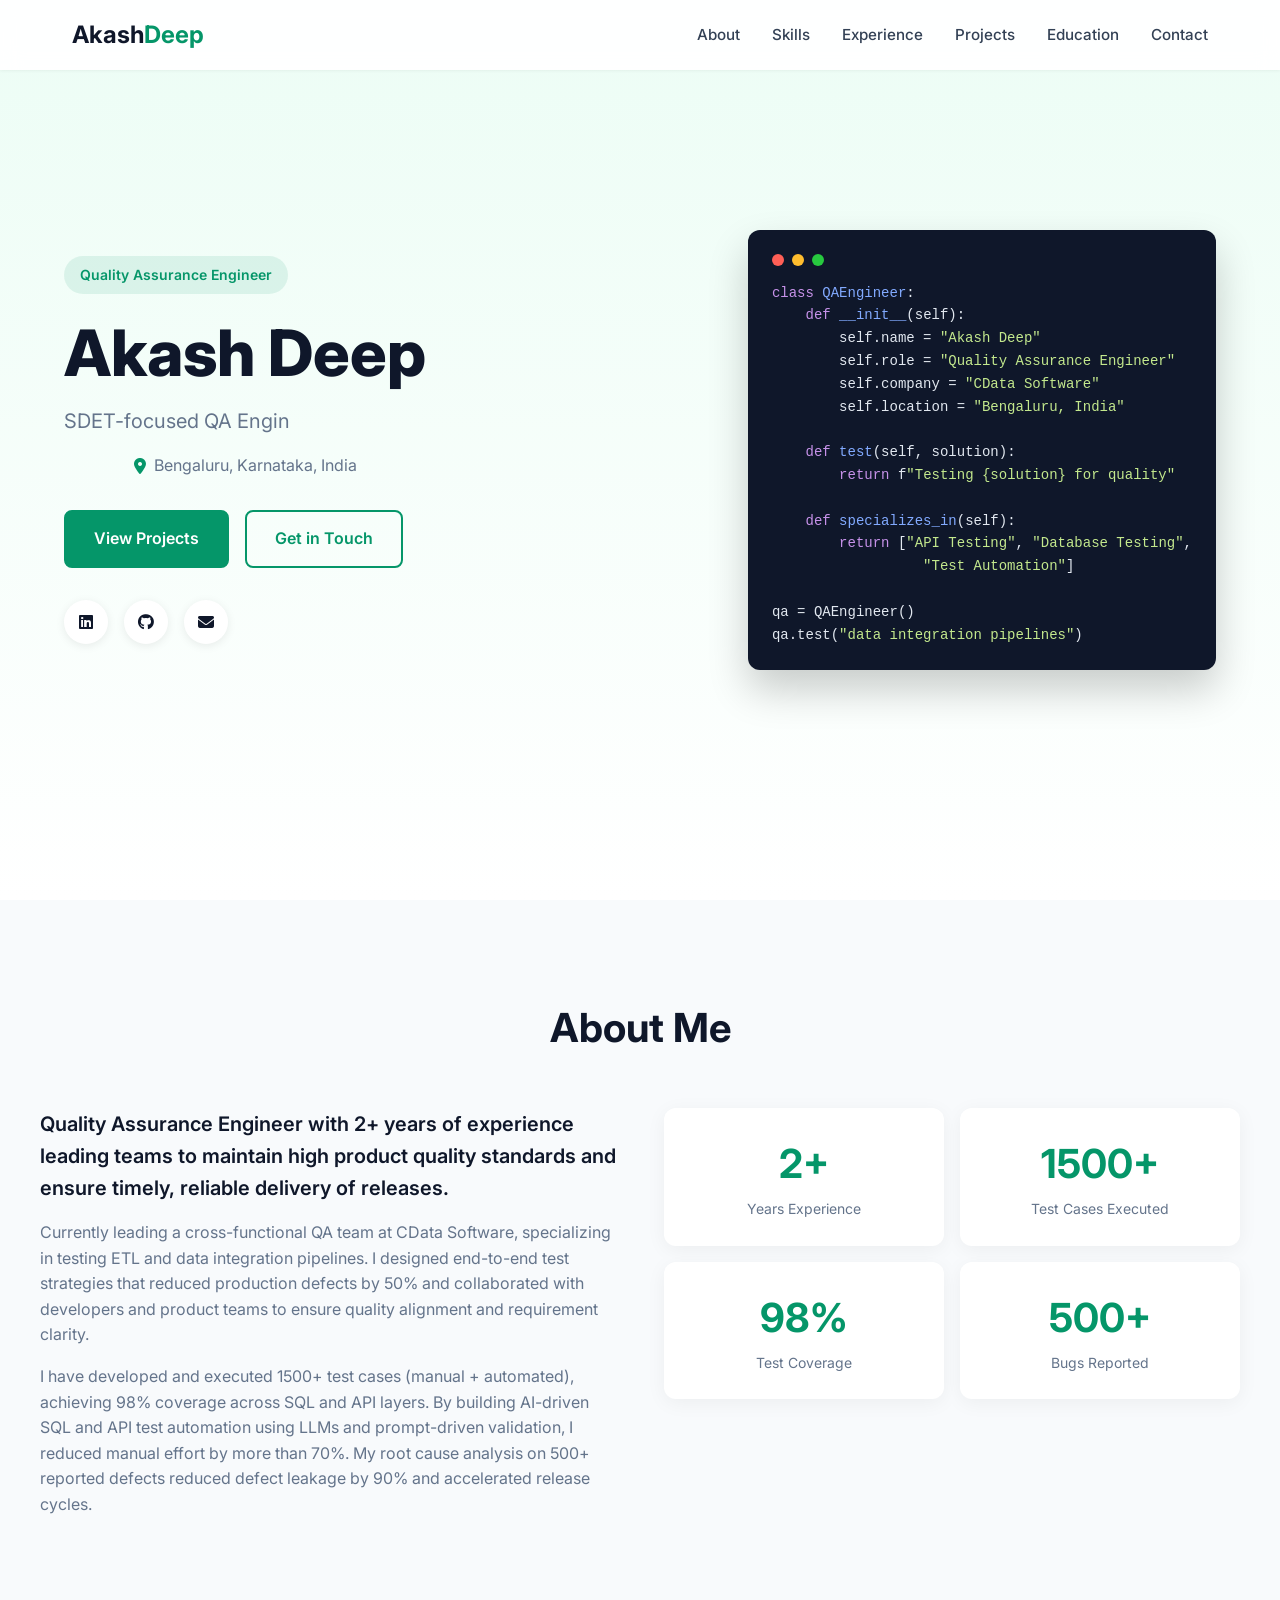
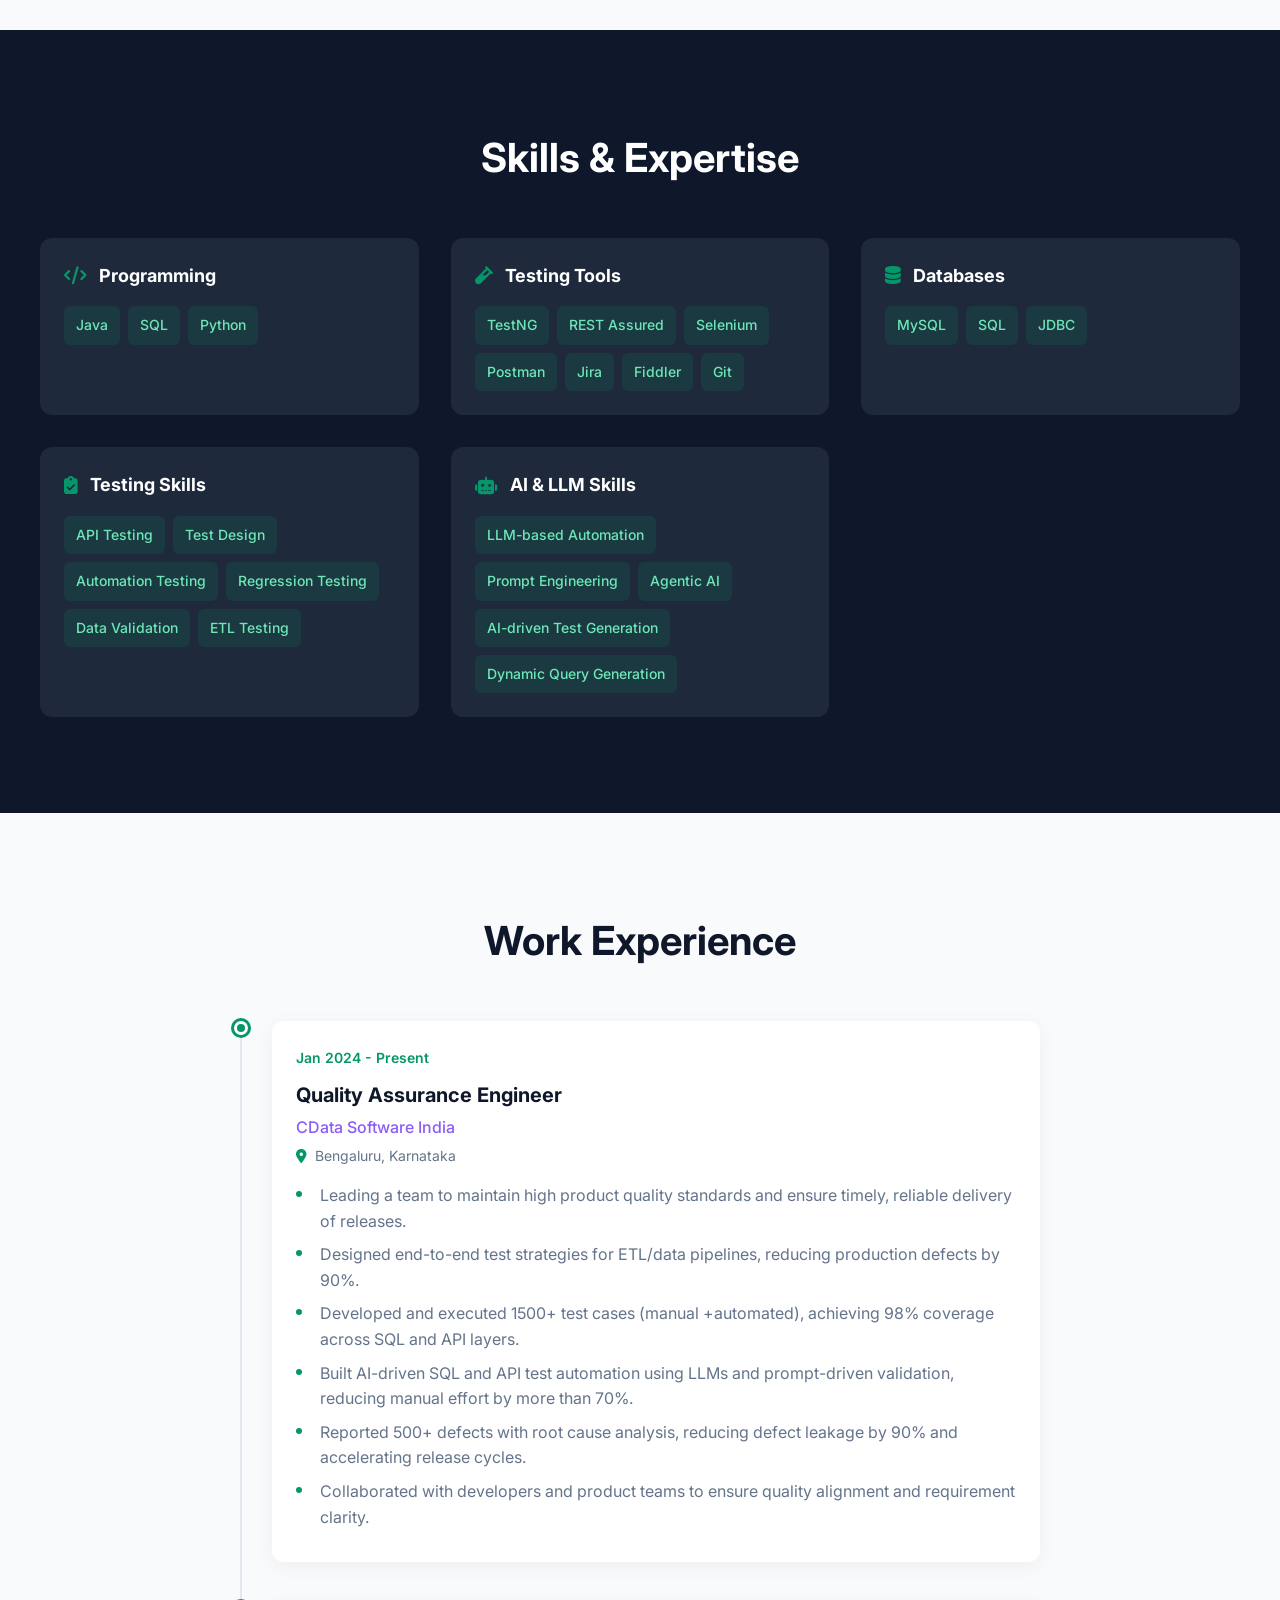
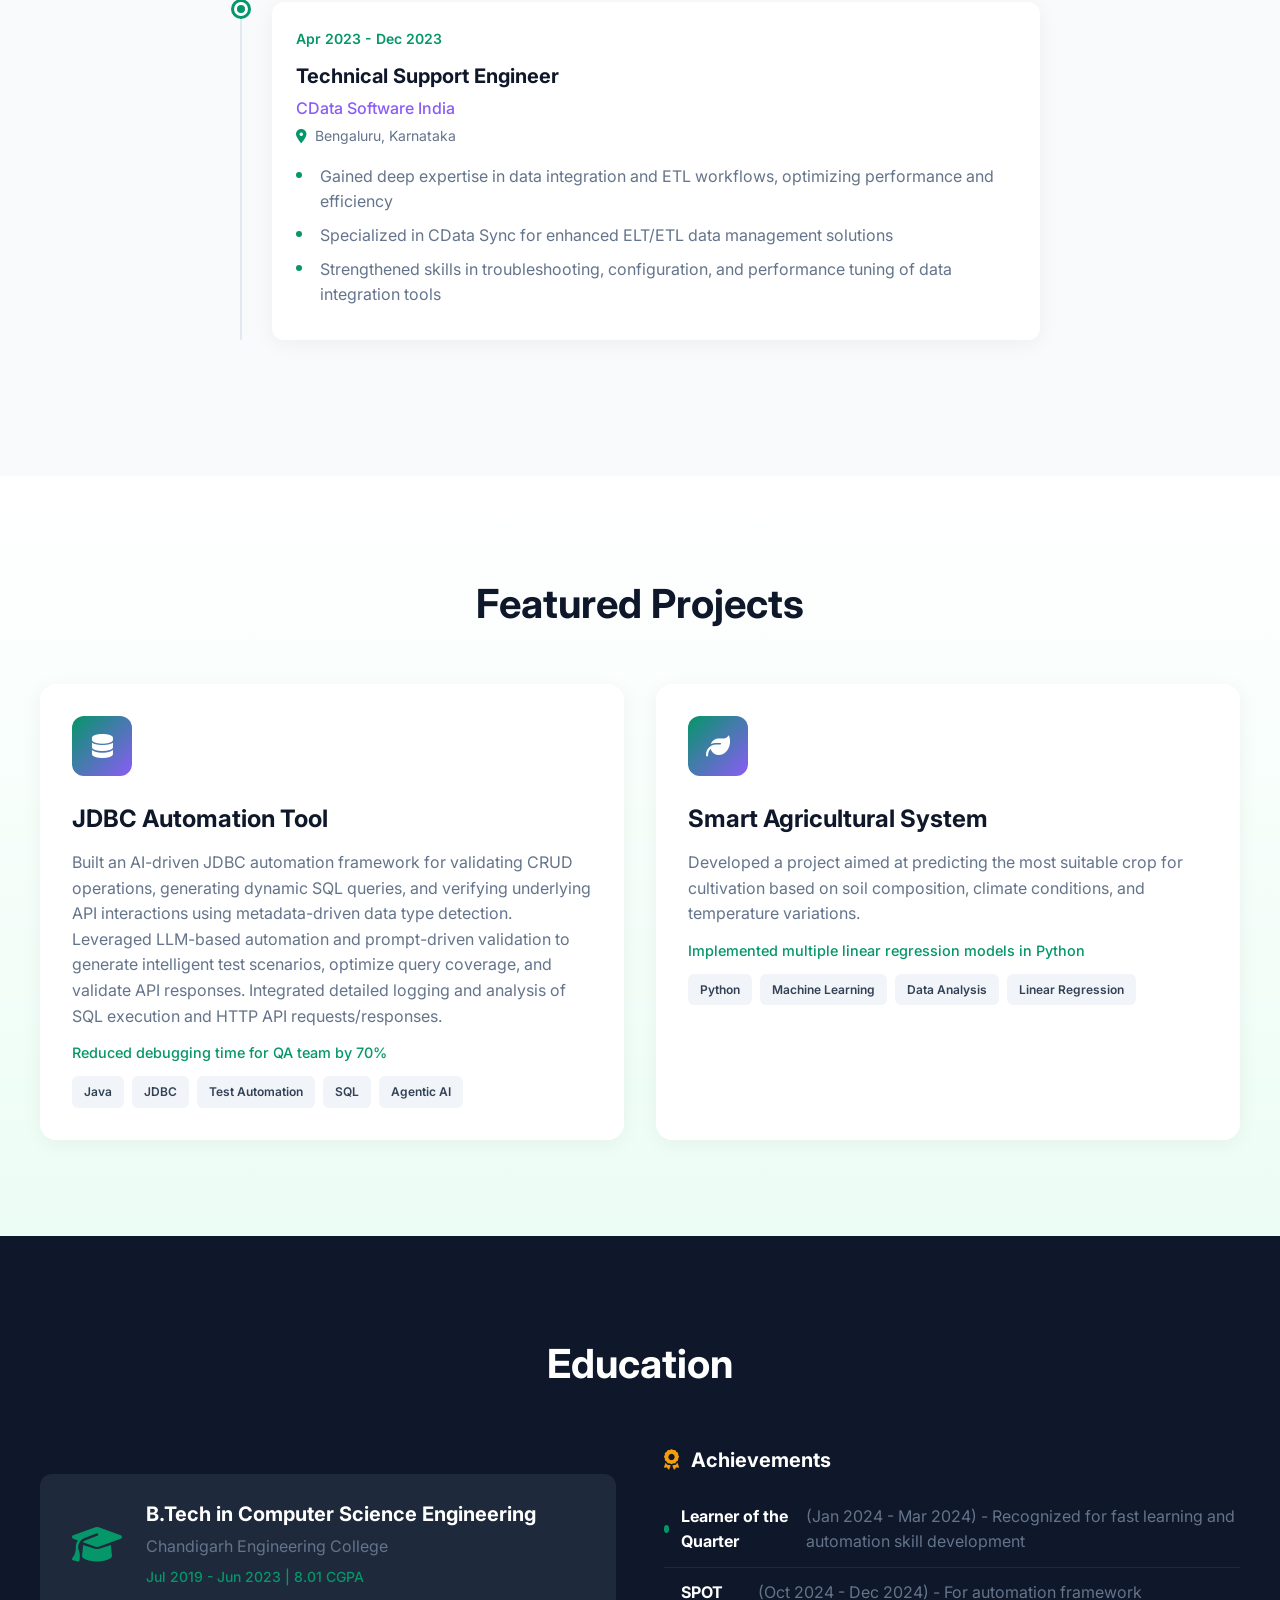
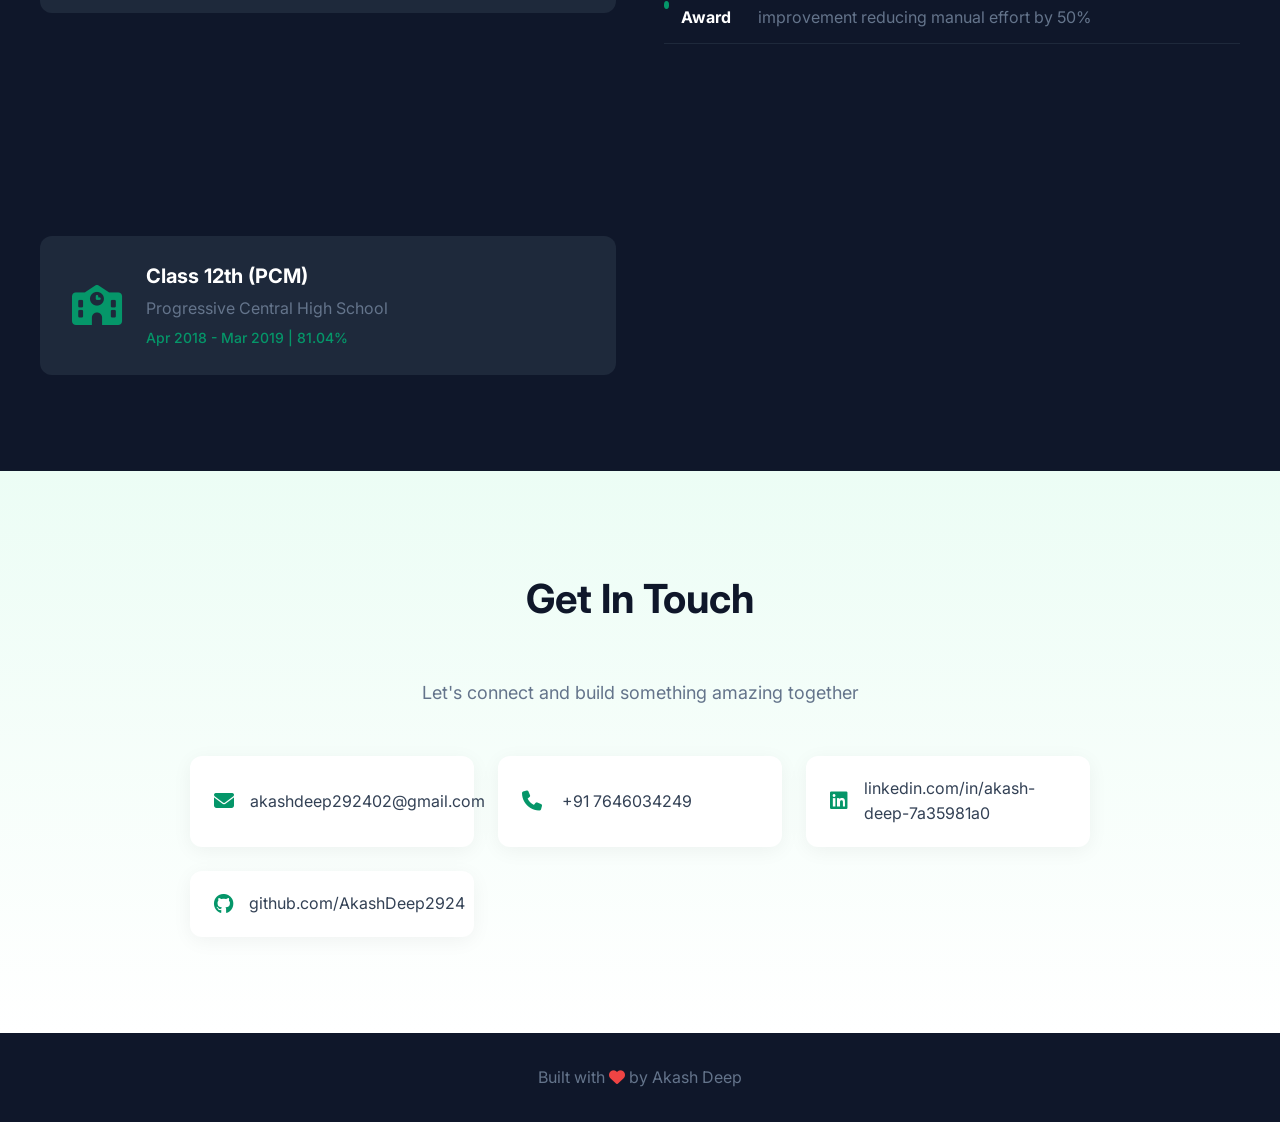
==== commit 6d95f688: "Update: Enhanced About Me section with achievements and added AI/LLM skills - Updated About Me with " ====
--- a/index.html
+++ b/index.html
@@ -34,9 +34,7 @@
         <div class="hero-content">
             <span class="hero-tag">Quality Assurance Engineer</span>
             <h1>Akash Deep</h1>
-            <p class="hero-subtitle">Results-driven QA Engineer with 2+ years of experience in functional, regression, and performance
-testing. Skilled in Java, SQL, and API testing, with a focus on quality assurance, debugging, and
-automation. Collaborative team player focused on delivering high-quality software. </p>
+            <p class="hero-subtitle">SDET-focused QA Engineer with 2.5+ years of experience in SQL, API, and JDBC driver testing. Proficient in Java and automation, with expertise in REST/SOAP/GraphQL validation and API-level debugging. Leveraging AI-driven automation frameworks and Agentic AI for dynamic query generation and API validation, improving test coverage and efficiency.  </p>
             <div class="hero-location">
                 <i class="fas fa-map-marker-alt"></i>
                 <span>Bengaluru, Karnataka, India</span>
@@ -89,9 +87,9 @@
             <h2 class="section-title">About Me</h2>
             <div class="about-content">
                 <div class="about-text">
-                    <p class="lead">Quality Assurance Engineer with 2+ years of experience in API testing, Database Validation, and Test Automation for data integration solutions.</p>
-                    <p>Currently leading a cross-functional QA team at CData Software, specializing in testing ETL and data integration pipelines. I have a proven track record of reducing production defects, improving test coverage, and automating repetitive testing processes.</p>
-                    <p>I combine hands-on testing skills with team leadership to ensure timely delivery of high-quality releases. My expertise spans API testing, SQL databases, and building automation frameworks that accelerate testing cycles.</p>
+                    <p class="lead">Quality Assurance Engineer with 2+ years of experience leading teams to maintain high product quality standards and ensure timely, reliable delivery of releases.</p>
+                    <p>Currently leading a cross-functional QA team at CData Software, specializing in testing ETL and data integration pipelines. I designed end-to-end test strategies that reduced production defects by 50% and collaborated with developers and product teams to ensure quality alignment and requirement clarity.</p>
+                    <p>I have developed and executed 1500+ test cases (manual + automated), achieving 98% coverage across SQL and API layers. By building AI-driven SQL and API test automation using LLMs and prompt-driven validation, I reduced manual effort by more than 70%. My root cause analysis on 500+ reported defects reduced defect leakage by 90% and accelerated release cycles.</p>
                 </div>
                 <div class="about-stats">
                     <div class="stat-card">
@@ -156,6 +154,16 @@
                         <span class="skill-tag">Regression Testing</span>
                         <span class="skill-tag">Data Validation</span>
                         <span class="skill-tag">ETL Testing</span>
+                    </div>
+                </div>
+                <div class="skill-category">
+                    <h3><i class="fas fa-robot"></i> AI & LLM Skills</h3>
+                    <div class="skill-tags">
+                        <span class="skill-tag">LLM-based Automation</span>
+                        <span class="skill-tag">Prompt Engineering</span>
+                        <span class="skill-tag">Agentic AI</span>
+                        <span class="skill-tag">AI-driven Test Generation</span>
+                        <span class="skill-tag">Dynamic Query Generation</span>
                     </div>
                 </div>
             </div>
@@ -174,13 +182,12 @@
                         <h4 class="company">CData Software India</h4>
                         <p class="location"><i class="fas fa-map-marker-alt"></i> Bengaluru, Karnataka</p>
                         <ul class="timeline-points">
-                            <li>Leading a cross-functional QA team, mentoring junior engineers, assigning tasks, and ensuring timely delivery of high-quality releases</li>
-                            <li>Designed and executed end-to-end test strategies for ETL & data integration pipelines, reducing production defects by 22%</li>
-                            <li>Executed 1500+ manual and automated test cases, achieving 98% coverage across SQL databases and APIs</li>
-                            <li>Reported 500+ bugs, cutting escape defect rate by 27% and accelerating release cycles</li>
-                            <li>Collaborated with developers and product teams to ensure quality alignment and requirement clarity</li>
-                            <li>Automated repetitive tests and built validation tools, reducing manual effort by 50%</li>
-                            <li>Validated API endpoints and payloads by analyzing HTTP requests/responses via Fiddler</li>
+                            <li>Leading a team to maintain high product quality standards and ensure timely, reliable delivery of releases.</li>
+                            <li>Designed end-to-end test strategies for ETL/data pipelines, reducing production defects by 90%.</li>
+                            <li>Developed and executed 1500+ test cases (manual +automated), achieving 98% coverage across SQL and API layers.</li>
+                            <li>Built AI-driven SQL and API test automation using LLMs and prompt-driven validation, reducing manual effort by more than 70%.</li>
+                            <li>Reported 500+ defects with root cause analysis, reducing defect leakage by 90% and accelerating release cycles.</li>
+                            <li>Collaborated with developers and product teams to ensure quality alignment and requirement clarity.</li>
                         </ul>
                     </div>
                 </div>
@@ -195,7 +202,6 @@
                             <li>Gained deep expertise in data integration and ETL workflows, optimizing performance and efficiency</li>
                             <li>Specialized in CData Sync for enhanced ELT/ETL data management solutions</li>
                             <li>Strengthened skills in troubleshooting, configuration, and performance tuning of data integration tools</li>
-                            <li>Delivered advanced troubleshooting support, reducing client-reported incidents by 20%</li>
                         </ul>
                     </div>
                 </div>
@@ -212,13 +218,15 @@
                         <i class="fas fa-database"></i>
                     </div>
                     <h3>JDBC Automation Tool</h3>
-                    <p>Built a dynamic JDBC-based tool to test connection properties and auto-generate SELECT/INSERT queries using metadata-driven data type detection.</p>
+                    <p>Built an AI-driven JDBC automation framework for validating CRUD operations, generating dynamic SQL queries, and verifying underlying API interactions using metadata-driven data type
+detection. Leveraged LLM-based automation and prompt-driven validation to generate intelligent test scenarios, optimize query coverage, and validate API responses. Integrated detailed logging and analysis of SQL execution and HTTP API requests/responses.</p>
                     <p class="project-impact">Reduced debugging time for QA team by 70%</p>
                     <div class="project-tags">
                         <span>Java</span>
                         <span>JDBC</span>
                         <span>Test Automation</span>
-                        <span>MySQL</span>
+                        <span>SQL</span>
+                        <span>Agentic AI</span>
                     </div>
                 </div>
                 <div class="project-card">
@@ -247,7 +255,7 @@
                     <div class="education-card">
                         <i class="fas fa-graduation-cap"></i>
                         <div class="education-info">
-                            <h3>B.E in Computer Science Engineering</h3>
+                            <h3>B.Tech in Computer Science Engineering</h3>
                             <p class="education-school">Chandigarh Engineering College</p>
                             <span class="education-year">Jul 2019 - Jun 2023 | 8.01 CGPA</span>
                         </div>
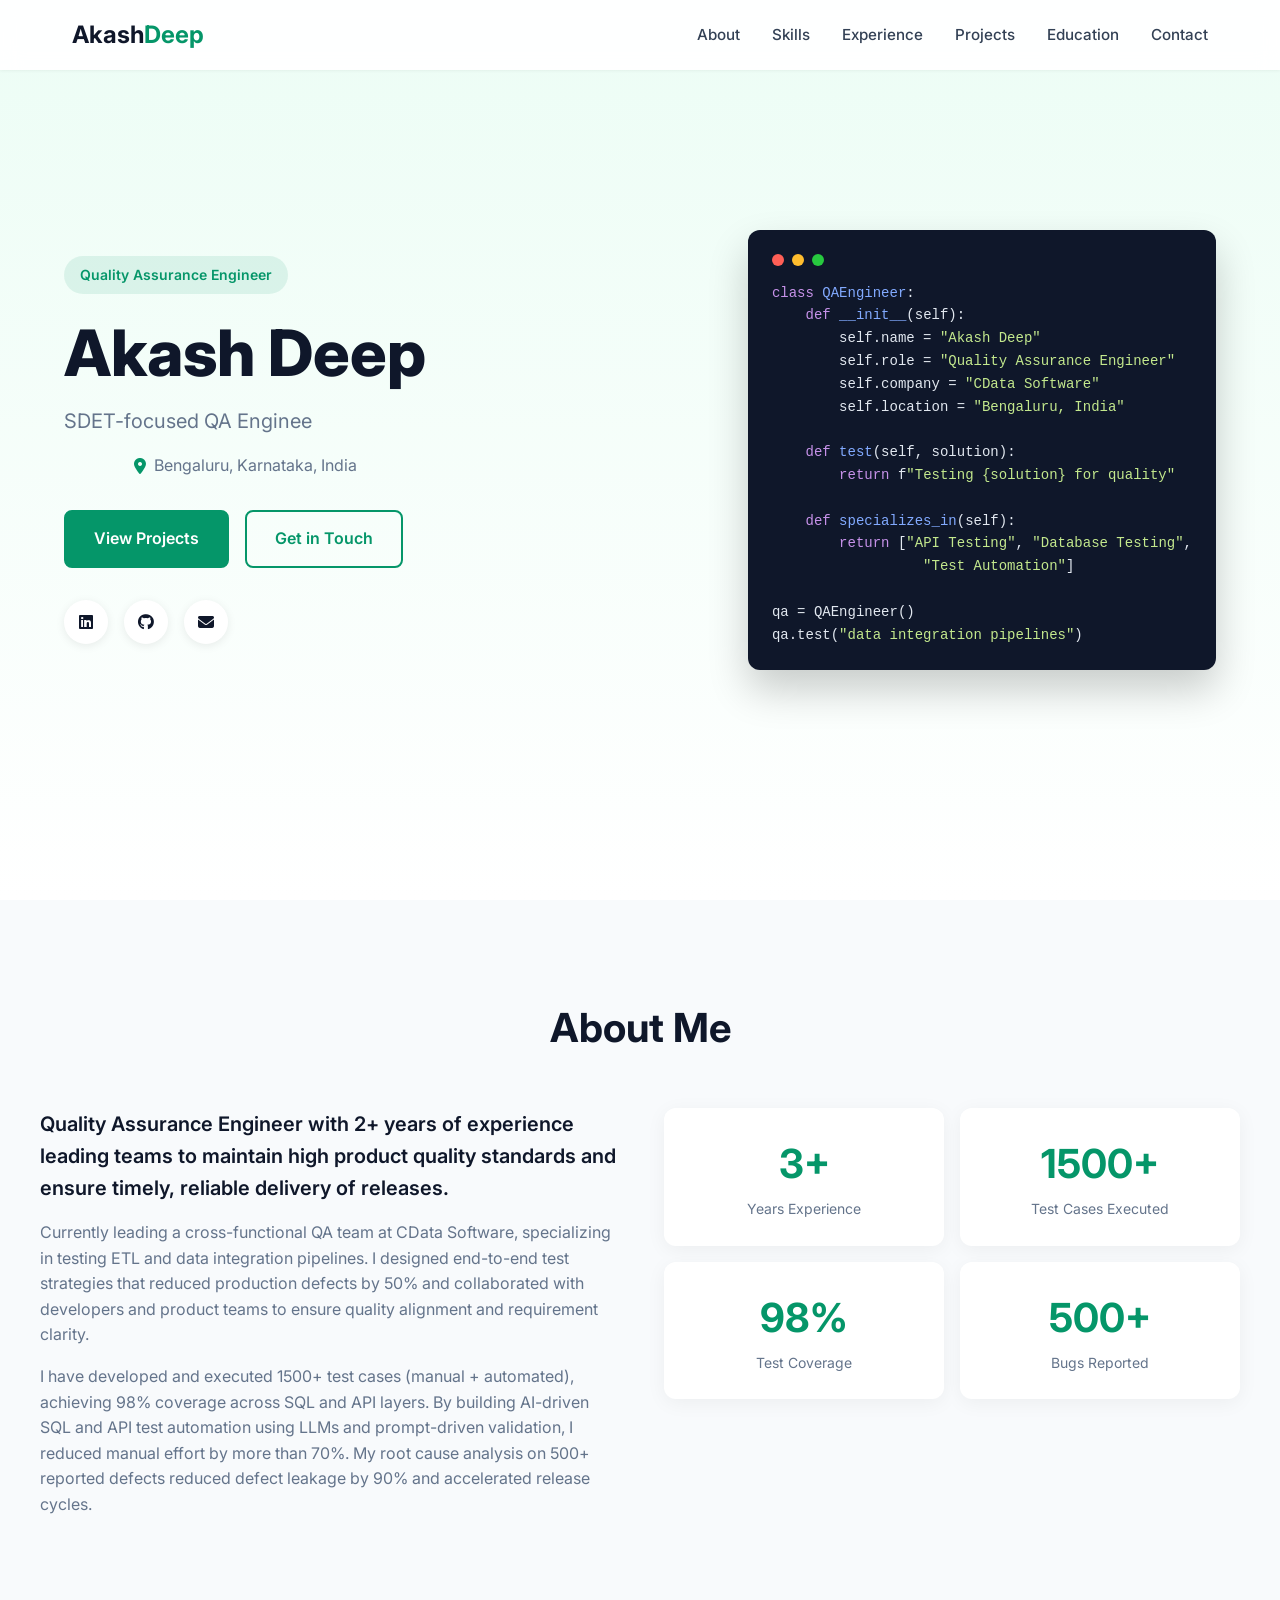
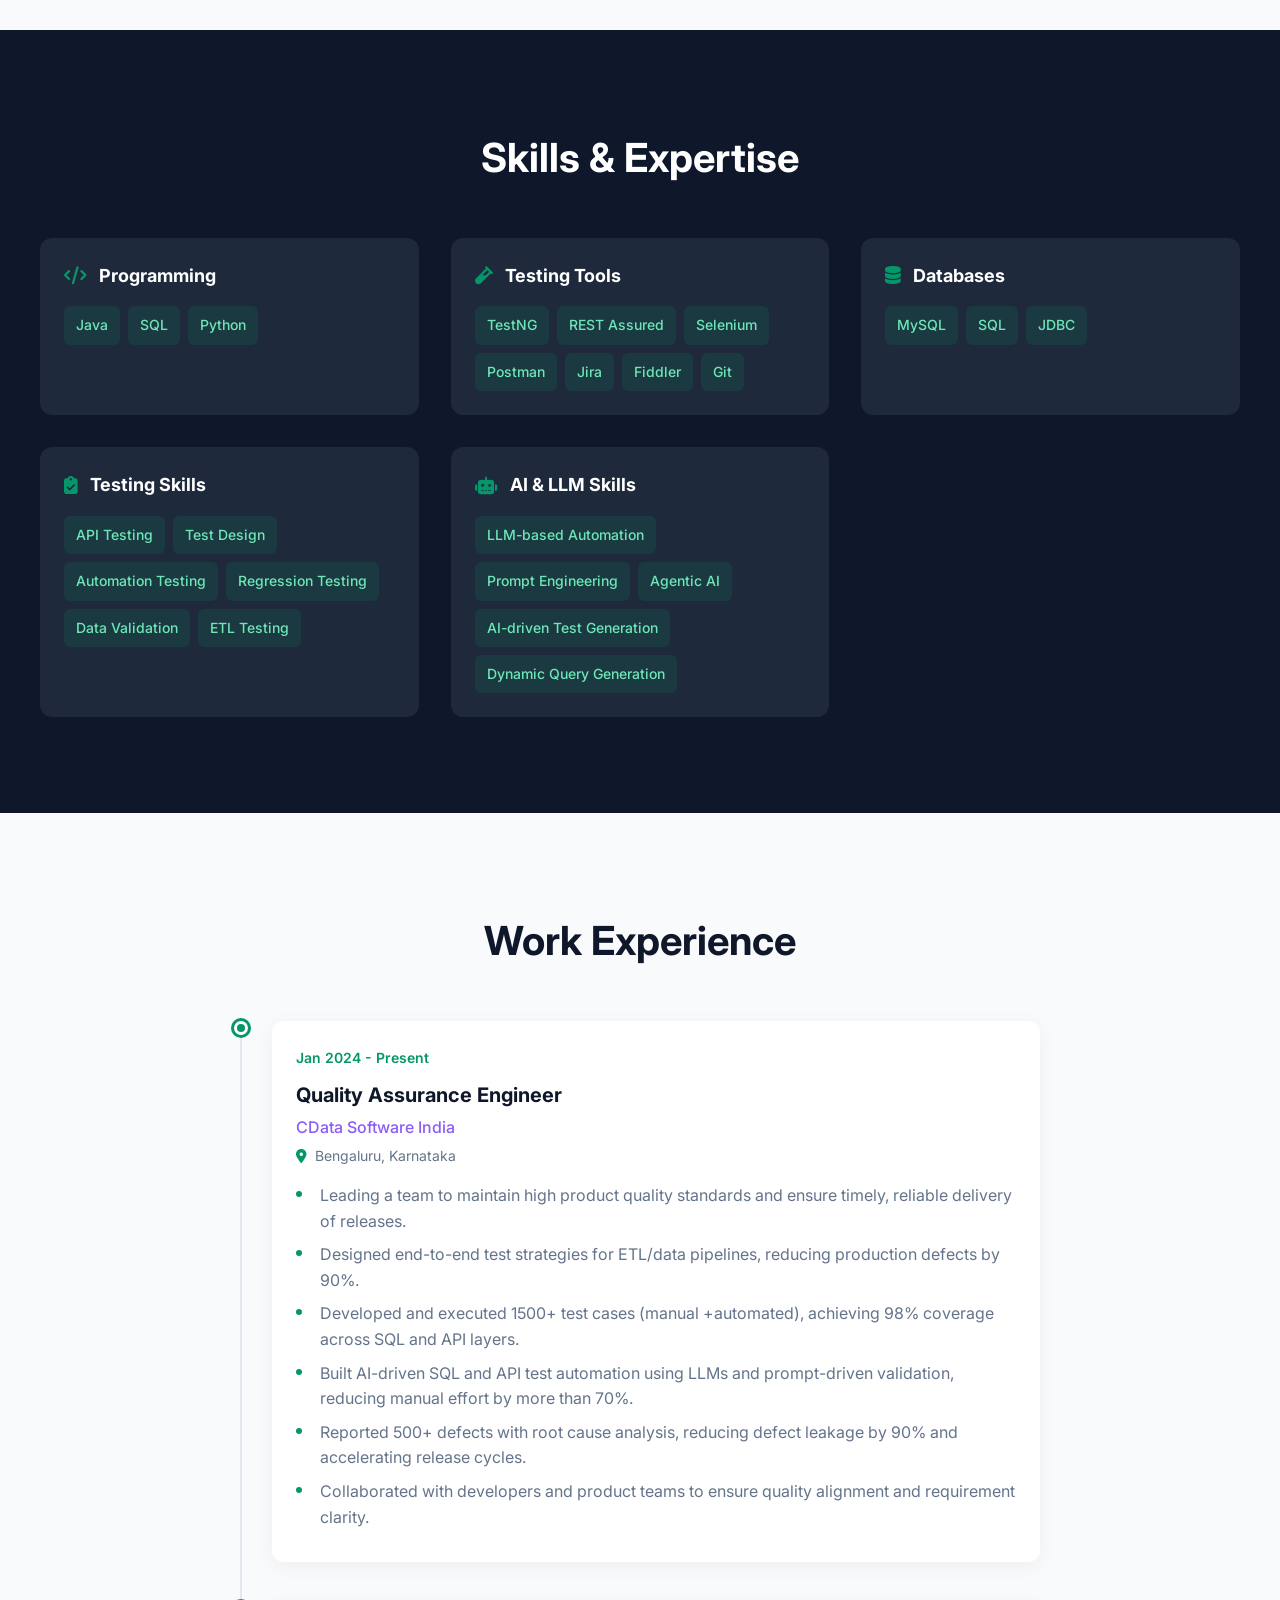
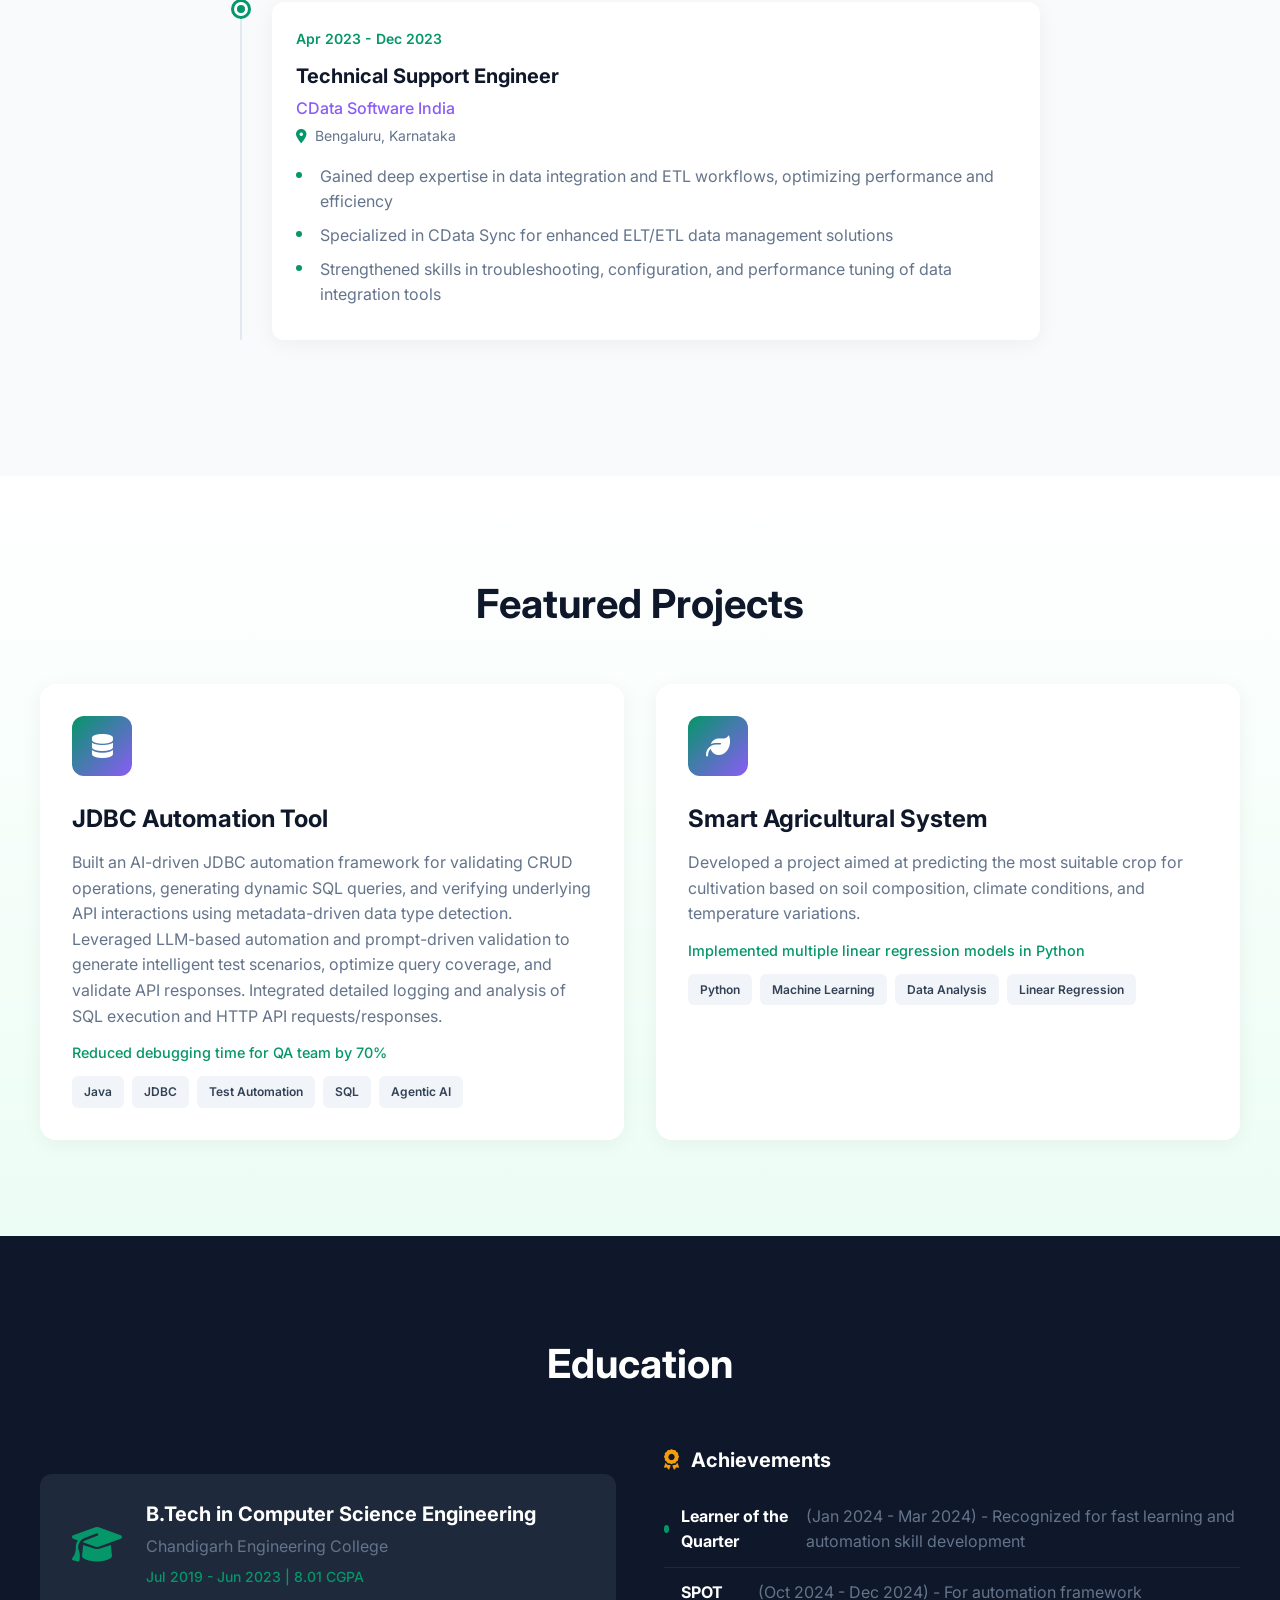
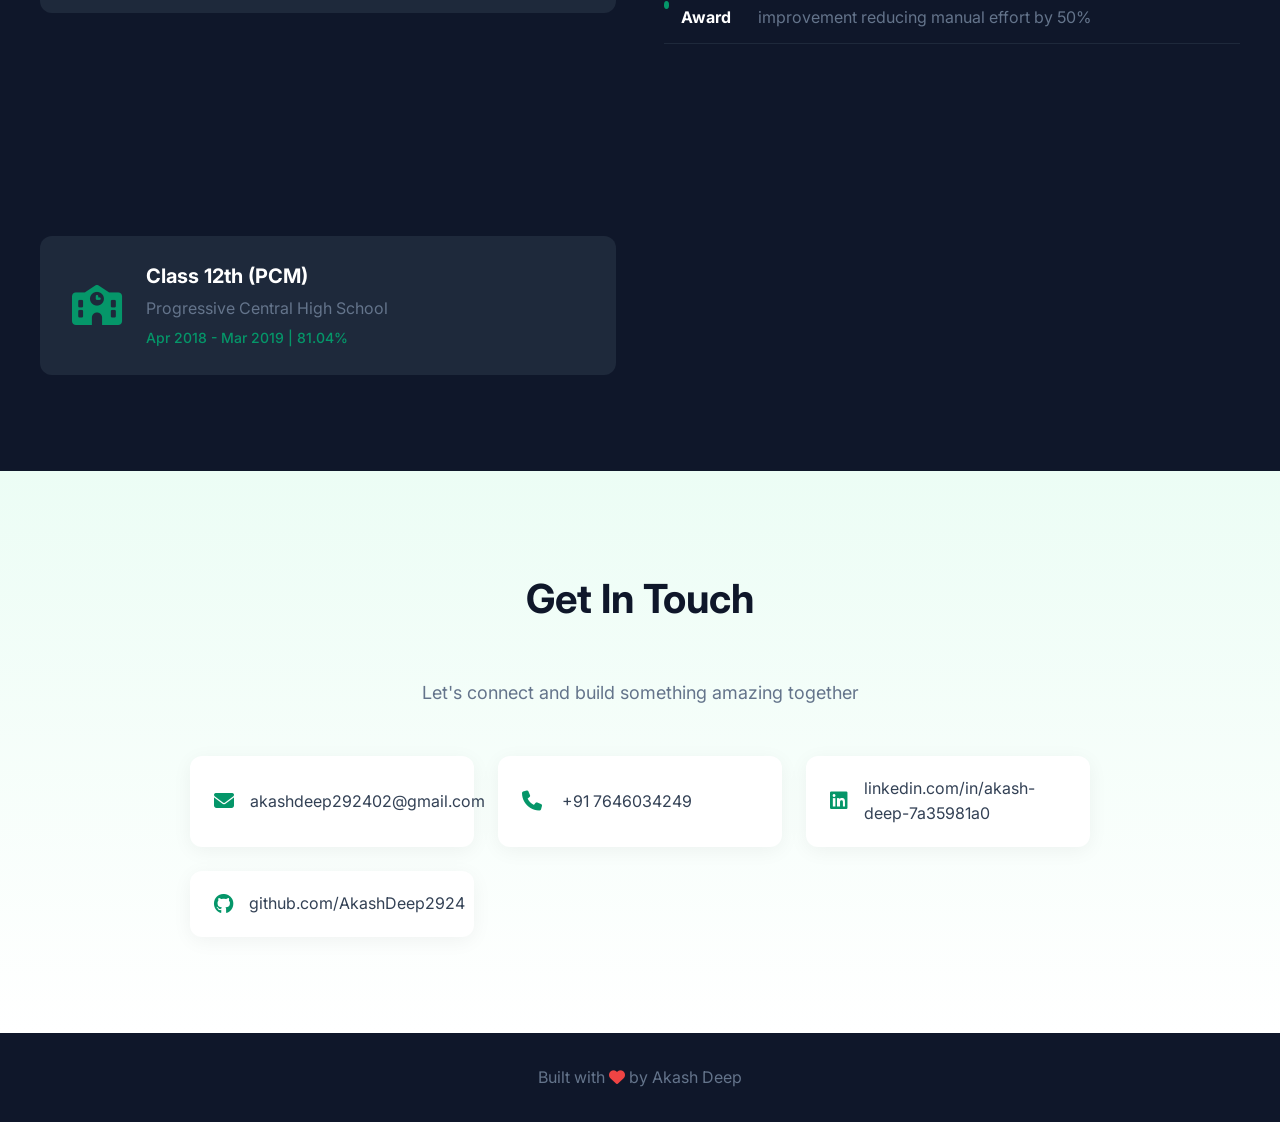
==== commit 15a47c79: "Update: Resume and portfolio with 3+ years experience Co-Authored-By: Claude Opus 4.6 <noreply@anthr" ====
--- a/index.html
+++ b/index.html
@@ -34,7 +34,7 @@
         <div class="hero-content">
             <span class="hero-tag">Quality Assurance Engineer</span>
             <h1>Akash Deep</h1>
-            <p class="hero-subtitle">SDET-focused QA Engineer with 2.5+ years of experience in SQL, API, and JDBC driver testing. Proficient in Java and automation, with expertise in REST/SOAP/GraphQL validation and API-level debugging. Leveraging AI-driven automation frameworks and Agentic AI for dynamic query generation and API validation, improving test coverage and efficiency.  </p>
+            <p class="hero-subtitle">SDET-focused QA Engineer with 3+ years of experience in SQL, API, and JDBC driver testing. Proficient in Java and automation, with expertise in REST/SOAP/GraphQL validation and API-level debugging. Leveraging AI-driven automation frameworks and Agentic AI for dynamic query generation and API validation, improving test coverage and efficiency.  </p>
             <div class="hero-location">
                 <i class="fas fa-map-marker-alt"></i>
                 <span>Bengaluru, Karnataka, India</span>
@@ -93,7 +93,7 @@
                 </div>
                 <div class="about-stats">
                     <div class="stat-card">
-                        <span class="stat-number">2+</span>
+                        <span class="stat-number">3+</span>
                         <span class="stat-label">Years Experience</span>
                     </div>
                     <div class="stat-card">
@@ -320,4 +320,4 @@
 
     <script src="script.js"></script>
 </body>
-</html>+</html>
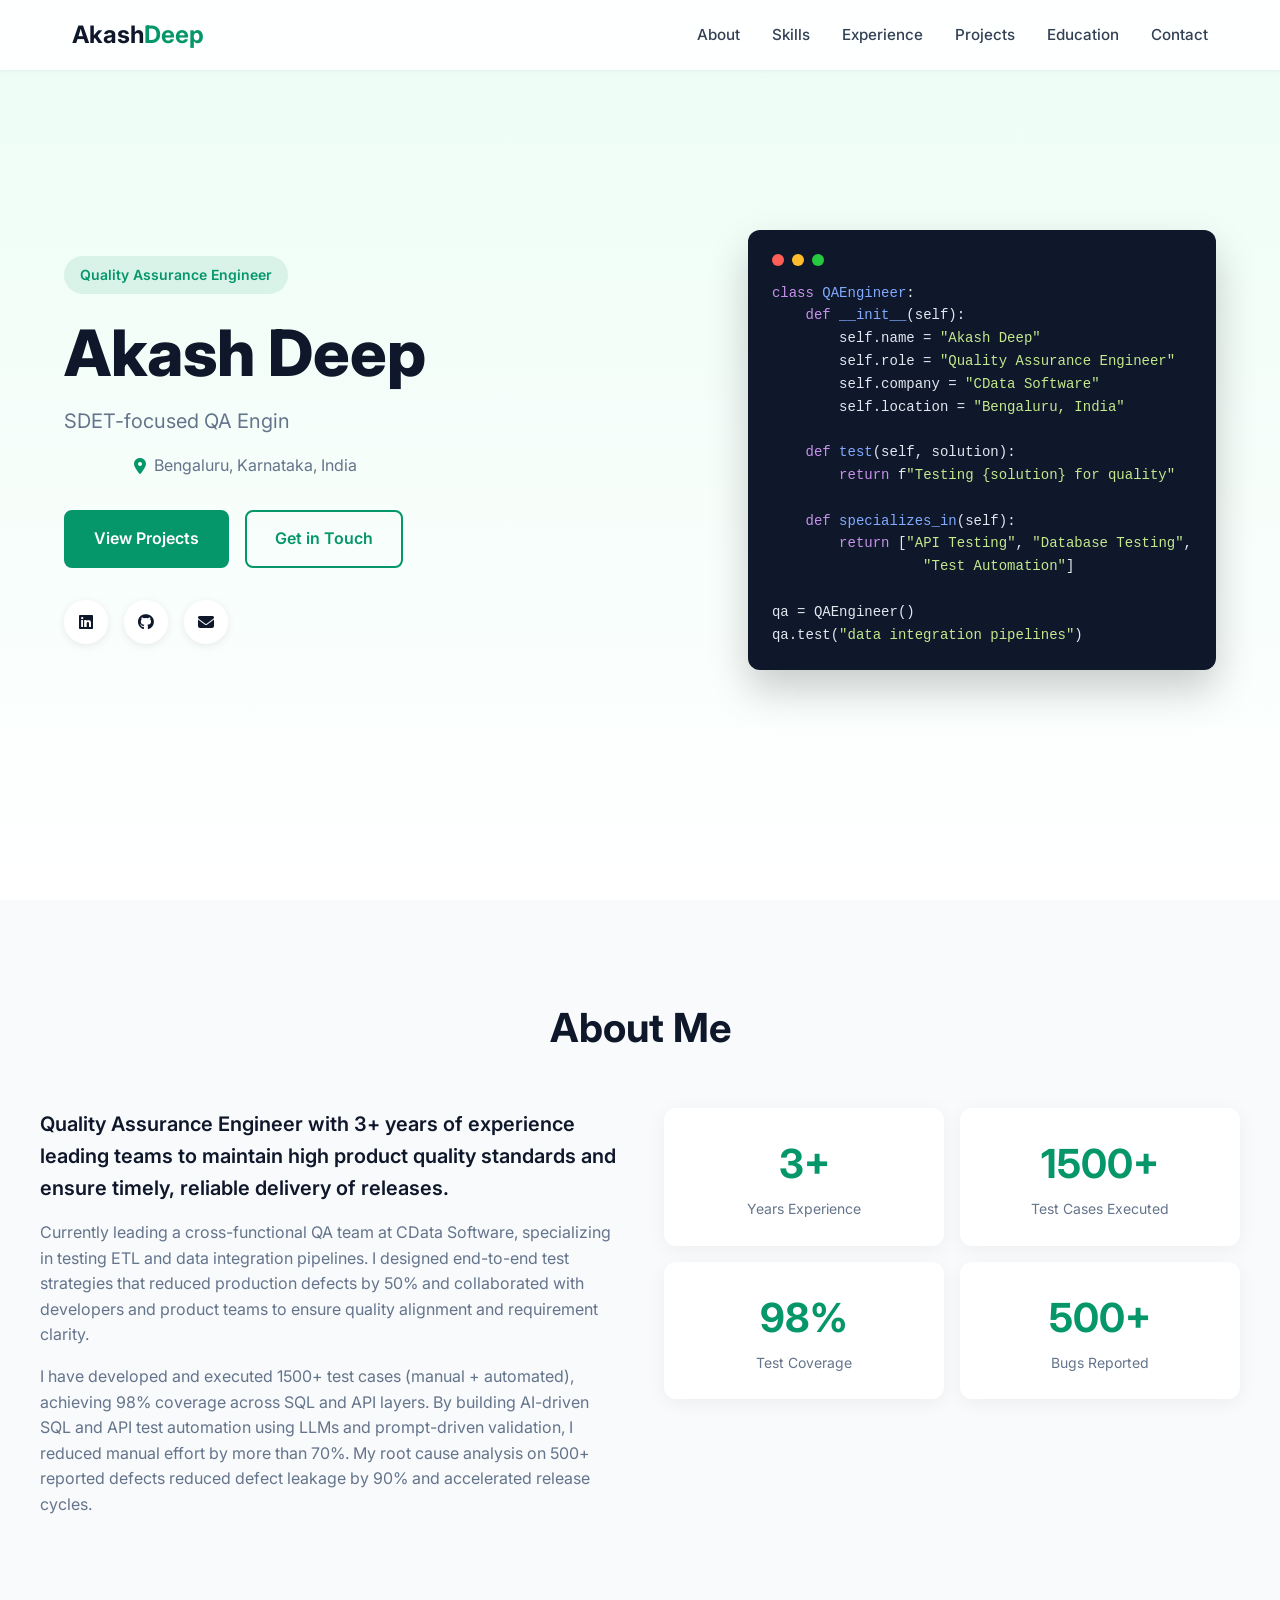
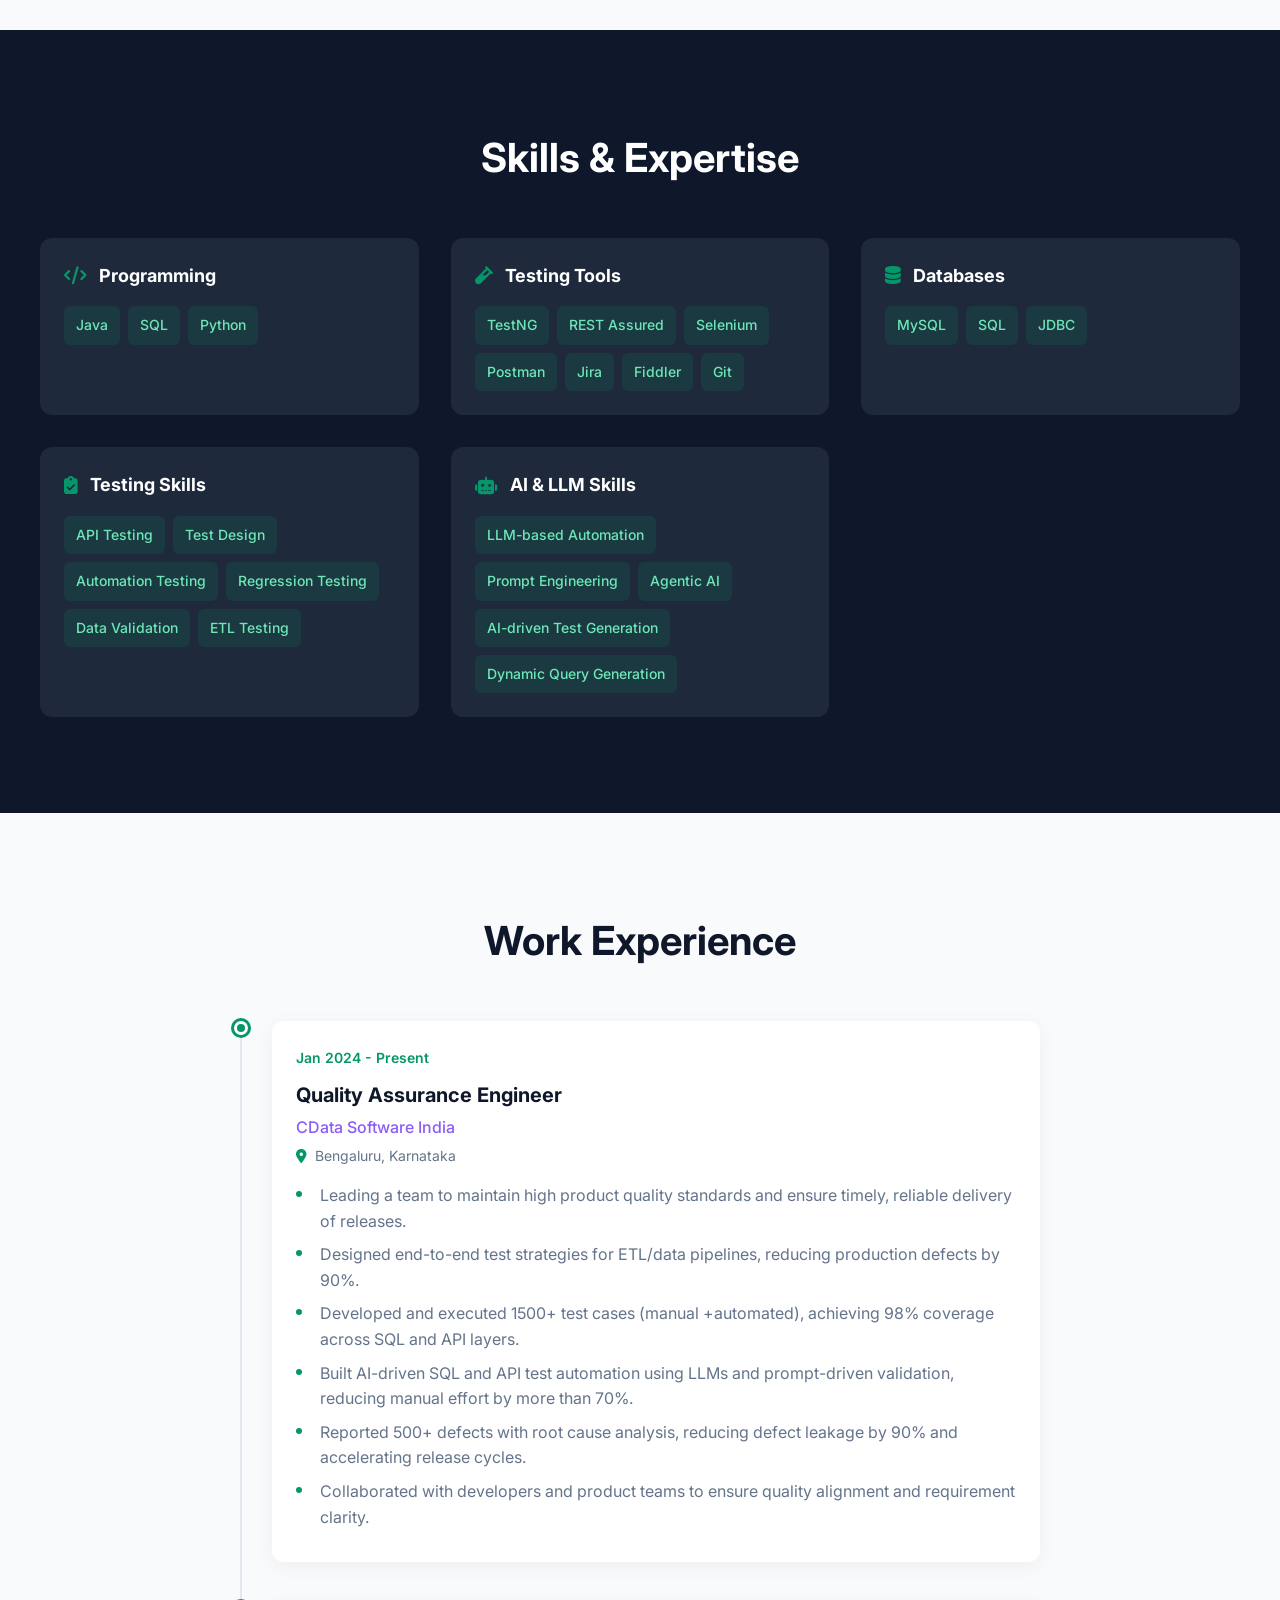
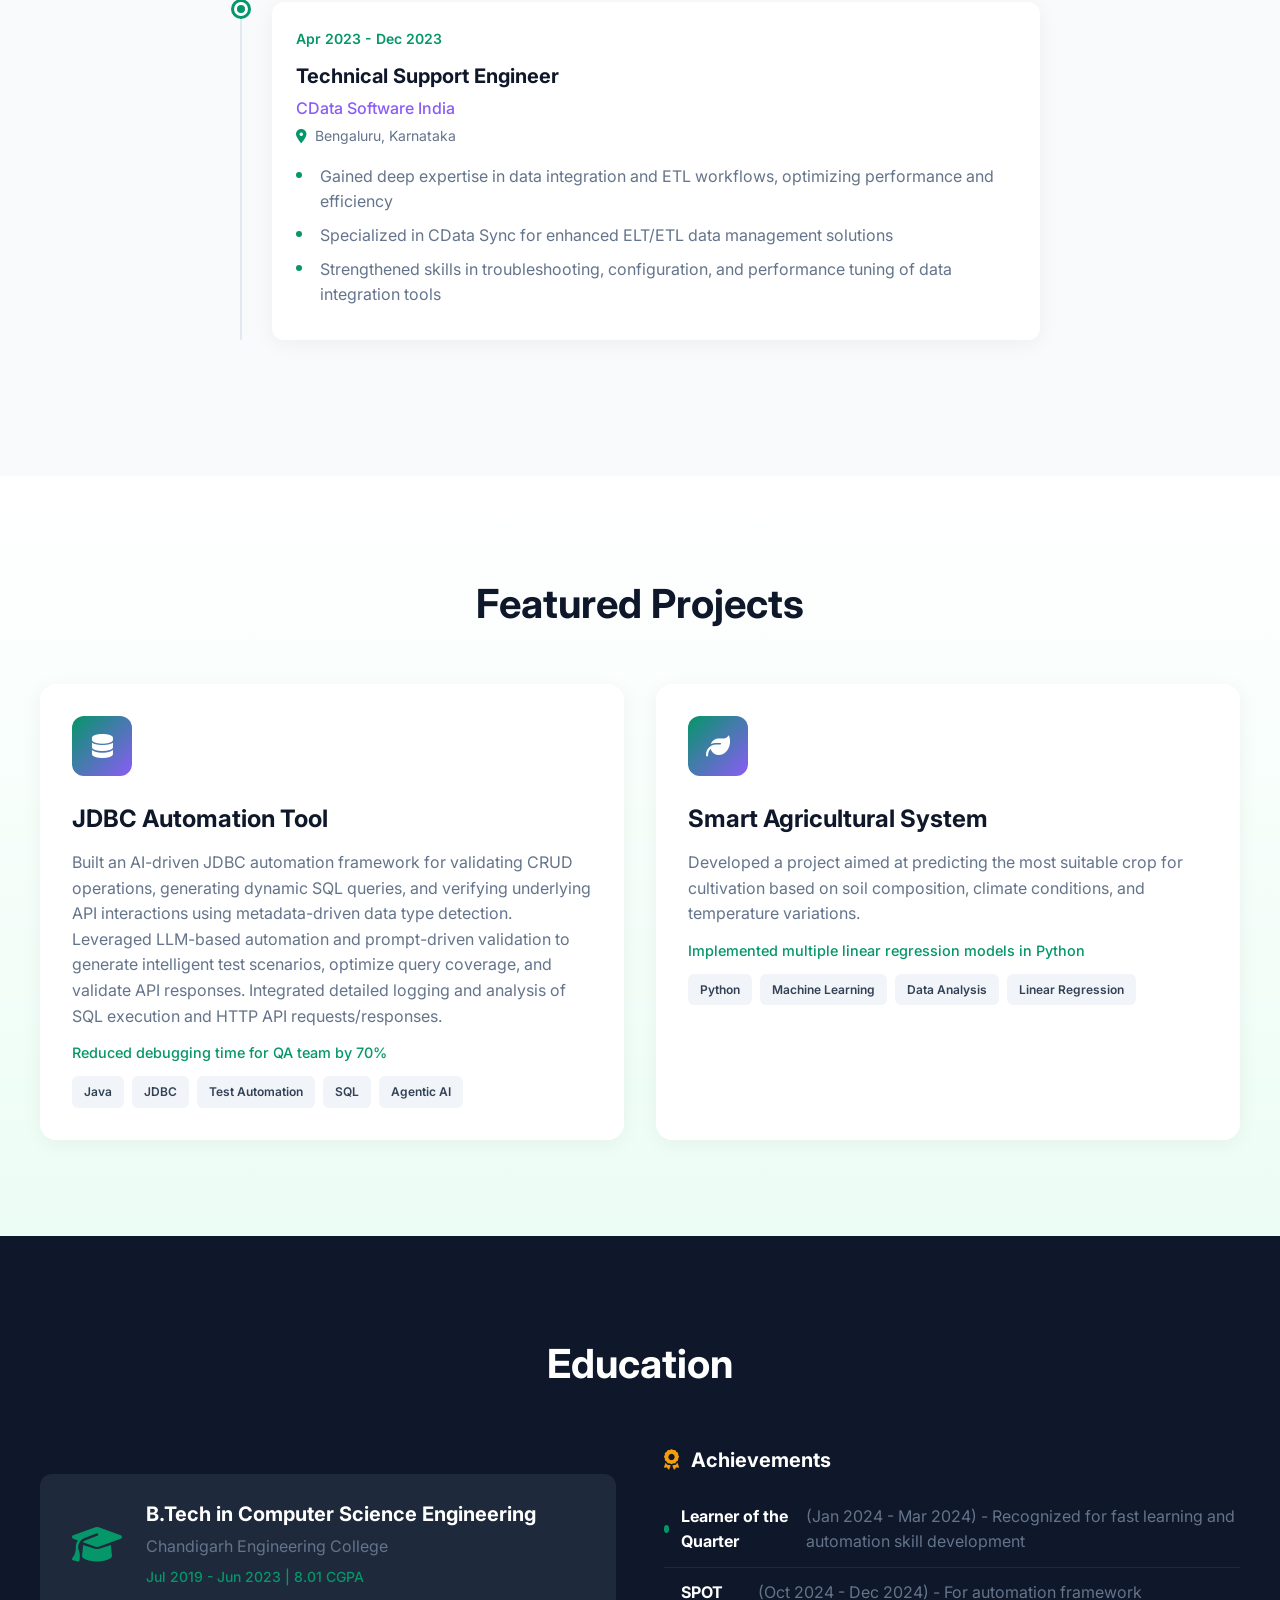
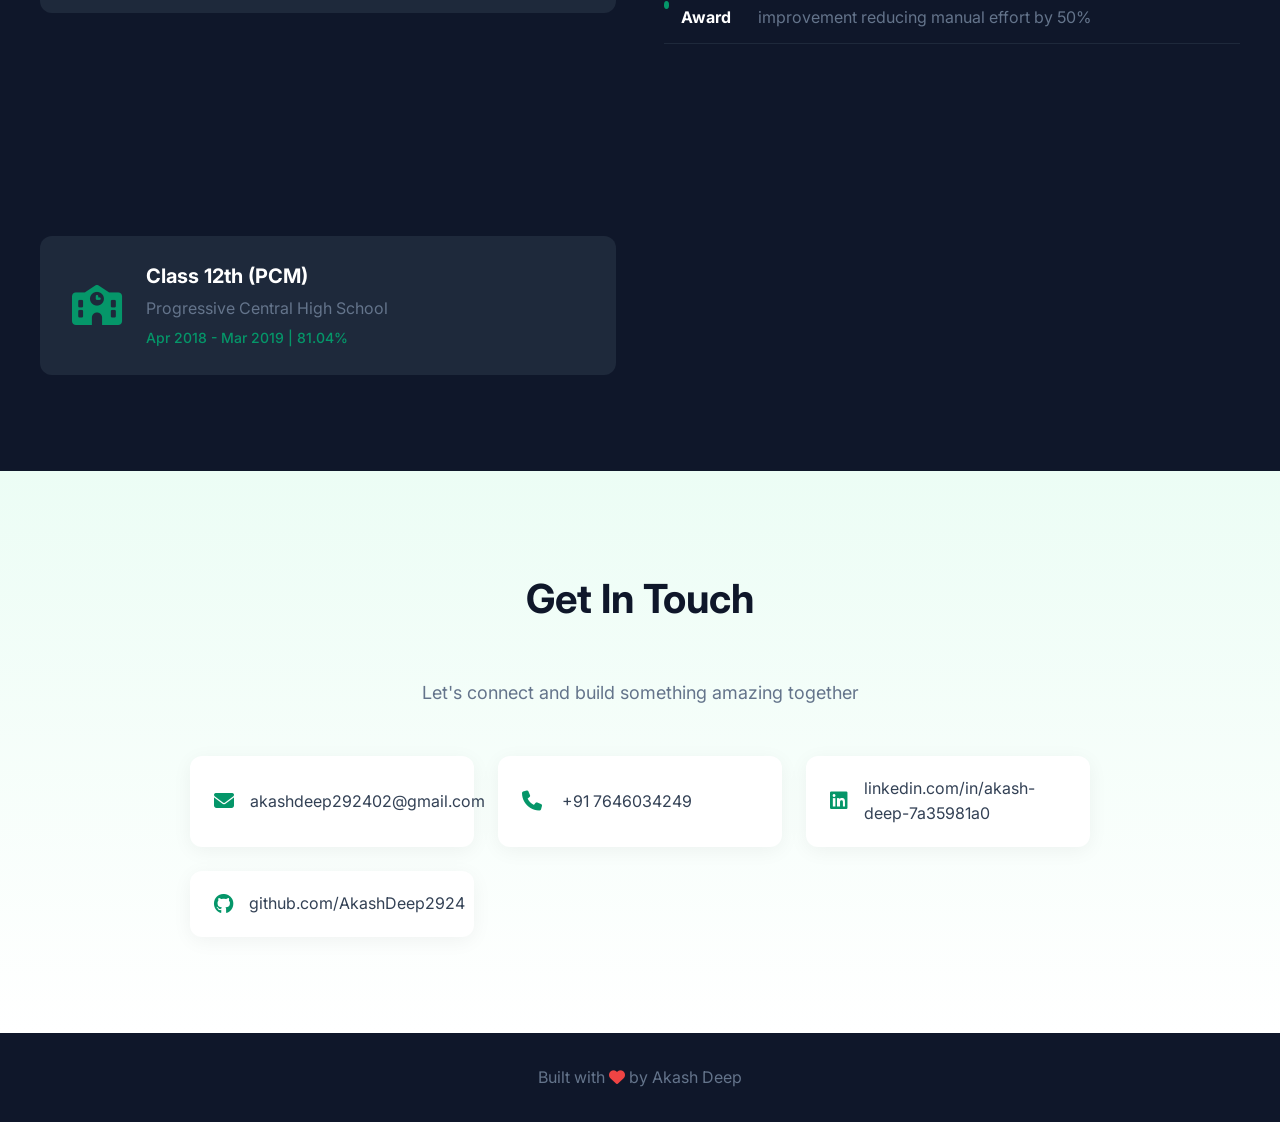
==== commit e4e77a9d: "Fix: Update experience to 3+ years in description Co-Authored-By: Claude Opus 4.6 <noreply@anthropic" ====
--- a/index.html
+++ b/index.html
@@ -87,7 +87,7 @@
             <h2 class="section-title">About Me</h2>
             <div class="about-content">
                 <div class="about-text">
-                    <p class="lead">Quality Assurance Engineer with 2+ years of experience leading teams to maintain high product quality standards and ensure timely, reliable delivery of releases.</p>
+                    <p class="lead">Quality Assurance Engineer with 3+ years of experience leading teams to maintain high product quality standards and ensure timely, reliable delivery of releases.</p>
                     <p>Currently leading a cross-functional QA team at CData Software, specializing in testing ETL and data integration pipelines. I designed end-to-end test strategies that reduced production defects by 50% and collaborated with developers and product teams to ensure quality alignment and requirement clarity.</p>
                     <p>I have developed and executed 1500+ test cases (manual + automated), achieving 98% coverage across SQL and API layers. By building AI-driven SQL and API test automation using LLMs and prompt-driven validation, I reduced manual effort by more than 70%. My root cause analysis on 500+ reported defects reduced defect leakage by 90% and accelerated release cycles.</p>
                 </div>
